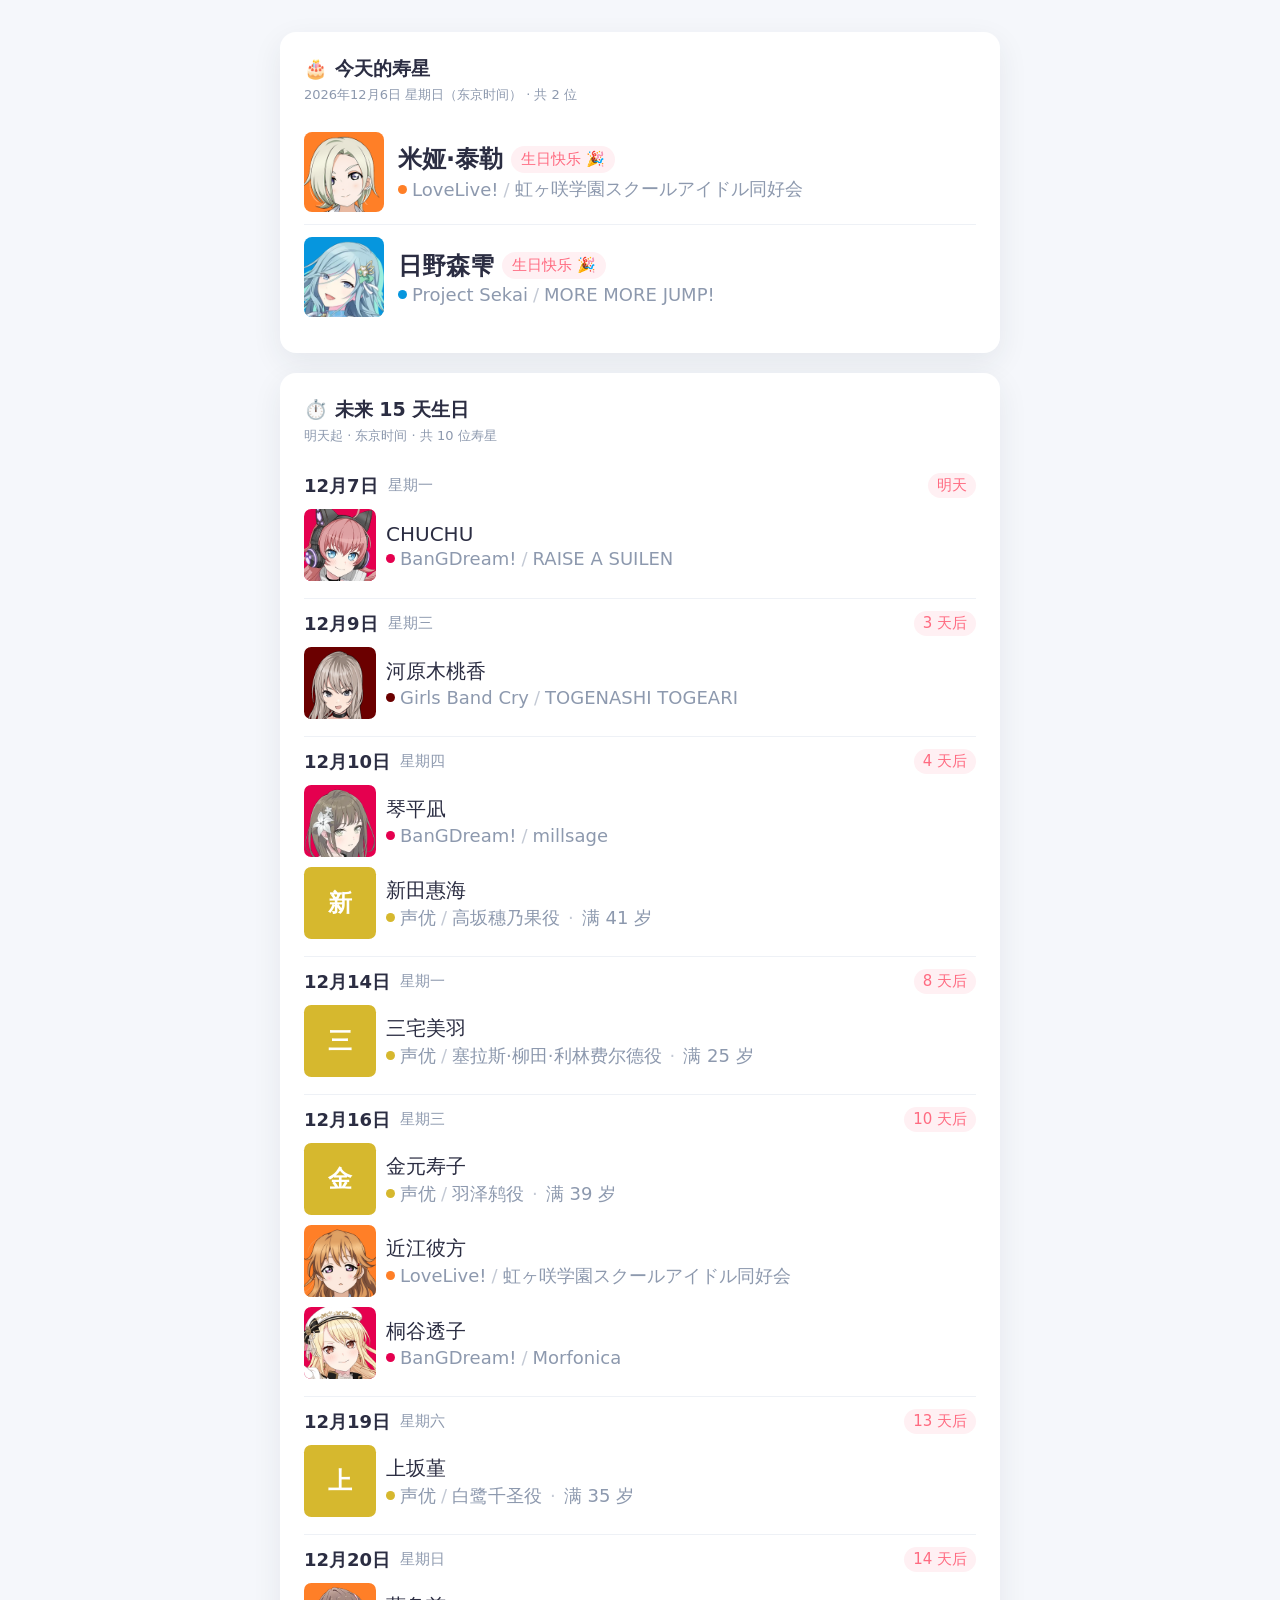
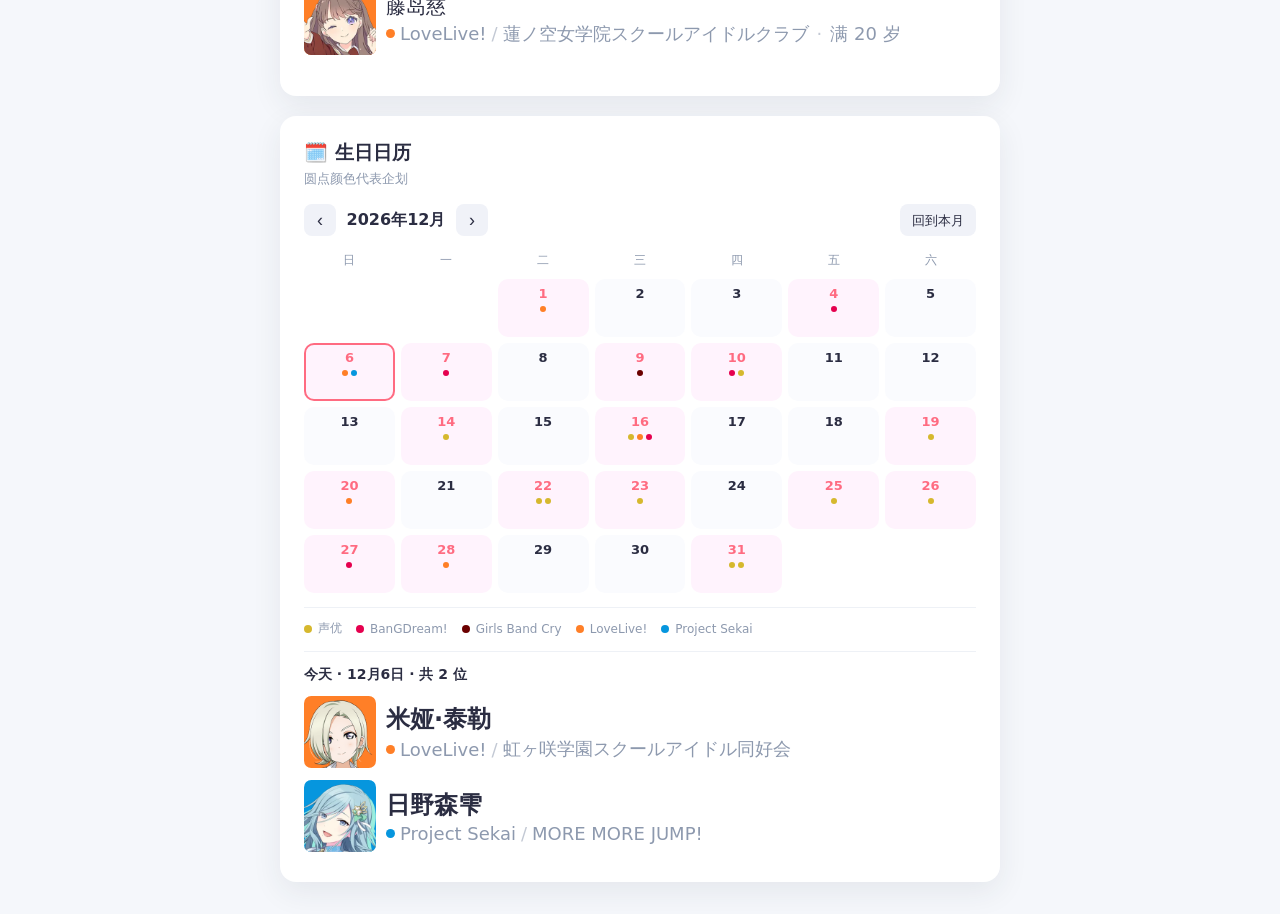
==== index.html @ bfd86798 "补齐所有角色头像，图片按照IP分入文件夹" ====
<!DOCTYPE html>
<html lang="zh-CN">
<head>
<meta charset="UTF-8" />
<meta name="viewport" content="width=device-width, initial-scale=1" />
<title>生日提醒（东京时间）</title>
<style>
  :root { --bg:#f5f7fb; --card:#fff; --pri:#ff6b81; --text:#2b2d42; --sub:#8d99ae; --line:#eef1f6; }
  * { box-sizing: border-box; }
  body {
    margin:0; min-height:100vh; background:var(--bg); padding:32px 16px;
    font-family: system-ui, -apple-system, "PingFang SC", "Microsoft YaHei", sans-serif;
    color: var(--text);
  }
  .wrap { width:100%; max-width:720px; margin:0 auto; display:flex; flex-direction:column; gap:20px; }
  .card { background:var(--card); border-radius:16px; box-shadow:0 10px 30px rgba(43,45,66,.08); padding:24px; }
  h1 { font-size:19px; margin:0 0 4px; }
  .subtitle { color:var(--sub); font-size:13px; margin:0 0 16px; }
  ul { list-style:none; margin:0; padding:0; }

  li.person { display:flex; align-items:center; gap:14px; padding:12px 0; border-bottom:1px solid var(--line); }
  li.person:last-child { border-bottom:none; }
  .avatar { width:80px; height:80px; font-size:28px; border-radius:10%; object-fit:cover; background:var(--pri);
            color:#fff; display:flex; align-items:center; justify-content:center;
            font-weight:600; flex:0 0 auto; }
  .avatar.sm { width:72px; height:72px; font-size:24px; }
  .info { flex:1; min-width:0; }
  .name { font-weight:600; font-size:24px; }
  .meta { color:var(--sub); font-size:18px; margin-top:2px;
          display:flex; flex-wrap:wrap; align-items:center; gap:4px 8px; }
  .name-row { display:flex; align-items:center; gap:8px; flex-wrap:wrap; }
  .badge { background:#fff0f3; color:var(--pri); font-size:15px; padding:4px 10px;
           border-radius:999px; white-space:nowrap; }
  .empty { color:var(--sub); padding:28px 0; text-align:center; }

  li.day { padding:12px 0; border-bottom:1px solid var(--line); }
  li.day:last-child { border-bottom:none; }
  .day-head { display:flex; align-items:center; gap:10px; margin-bottom:6px; }
  .day-date { font-weight:600; font-size:18px; }
  .day-week { color:var(--sub); font-size:15px; }
  .day-offset { margin-left:auto; background:#fff0f3; color:var(--pri);
                font-size:15px; padding:3px 9px; border-radius:999px; white-space:nowrap; }
  .person-line { display:flex; align-items:center; gap:10px; padding:5px 0; }
  .person-line .name { font-size:20px; font-weight:500; }

  .cal-head { display:flex; align-items:center; gap:8px; margin-bottom:14px; }
  .cal-title { font-weight:600; font-size:16px; min-width:104px; text-align:center; }
  .cal-btn { border:none; background:#f0f2f8; color:var(--text); border-radius:8px;
             width:32px; height:32px; font-size:18px; line-height:1; cursor:pointer; }
  .cal-btn:hover { background:#e4e8f2; }
  .cal-btn-text { width:auto; padding:0 12px; font-size:13px; height:32px; margin-left:auto; }
  .cal-grid { display:grid; grid-template-columns:repeat(7,1fr); gap:6px; }
  .cal-weekday { text-align:center; font-size:12px; color:var(--sub); padding:2px 0 4px; }
  .cal-cell { min-height:58px; border-radius:10px; background:#fafbfe;
              display:flex; flex-direction:column; align-items:center; justify-content:flex-start;
              gap:5px; padding:7px 4px; font-size:13px; }
  .cal-cell.empty { background:transparent; }
  .cal-cell.has-bday { background:#fff3fd; cursor:pointer; }
  .cal-cell.has-bday:hover { background:#ffe3ea; }
  .cal-cell.today { box-shadow: inset 0 0 0 2px var(--pri); }
  .cal-cell.selected { box-shadow: inset 0 0 0 2px var(--text); }
  .cal-day-num { font-weight:600; }
  .cal-cell.has-bday .cal-day-num { color:var(--pri); }
  .cal-dots { display:flex; gap:3px; flex-wrap:wrap; justify-content:center; align-items:center; }
  .dot { width:6px; height:6px; border-radius:50%; background:var(--pri); }
  .cal-more { font-size:11px; color:var(--pri); }

  .cal-legend { display:flex; flex-wrap:wrap; gap:8px 14px; margin-top:14px;
                padding-top:12px; border-top:1px solid var(--line); }
  .legend-item { display:flex; align-items:center; gap:6px; font-size:12px; color:var(--sub); }
  .legend-dot { width:8px; height:8px; border-radius:50%; flex:0 0 auto; }

  .cal-detail { margin-top:14px; padding-top:14px; border-top:1px solid var(--line); }
  .cal-detail .hint { color:var(--sub); font-size:13px; }
  .cal-detail-title { font-size:14px; font-weight:600; margin-bottom:6px; }
  .cal-person { display:flex; align-items:center; gap:10px; padding:6px 0; }

  /* 部门 / 子部门 标签 */
  .dept-tag { display:inline-flex; align-items:center; gap:5px; color:var(--sub); }
  .age-tag { color: var(--sub); }
  .dept-dot { width:9px; height:9px; border-radius:50%; flex:0 0 auto; }
  .dept-sep { color:#c3c9d4; }

  @media (max-width:520px) {
    .card { padding:18px; }
    .cal-cell { min-height:50px; padding:6px 2px; font-size:12px; }
    .cal-title { min-width:88px; font-size:15px; }
  }
</style>
</head>
<body>
<div class="wrap">

  <div class="card">
    <h1>🎂 今天的寿星</h1>
    <p class="subtitle" id="todayLabel"></p>
    <ul id="list"></ul>
  </div>

  <div class="card">
    <h1>⏱️ 未来 15 天生日</h1>
    <p class="subtitle" id="upcomingLabel">明天起 · 东京时间</p>
    <ul id="upcomingList"></ul>
  </div>

  <div class="card">
    <h1>🗓️ 生日日历</h1>
    <p class="subtitle">圆点颜色代表企划</p>
    <div class="cal-head">
      <button id="calPrev" class="cal-btn" aria-label="上个月">‹</button>
      <span class="cal-title" id="calTitle"></span>
      <button id="calNext" class="cal-btn" aria-label="下个月">›</button>
      <button id="calToday" class="cal-btn cal-btn-text">回到本月</button>
    </div>
    <div class="cal-grid" id="calGrid"></div>
    <div class="cal-legend" id="calLegend"></div>
    <div class="cal-detail" id="calDetail"></div>
  </div>

</div>

<script src="./birthdays.js"></script>
<script>
  const BIRTHDAYS = window.BIRTHDAYS || [];

// ============ 2. 部门颜色 ============
// 是否让“子部门”独立上色；false = 同主部门同色，子部门只做文字展示
const COLOR_BY_SUBDEPT = false;

// 常用固定颜色（COLOR_BY_SUBDEPT=true 时可用 "A/BA" 这样的键）
const DEPT_COLORS = {
  "BanGDream!": "#e5004f",
  "LoveLive!": "#FF7F27",
  "少女歌剧": "#6FC960",
  "轻音少女": "#069E1B",
  "Girls Band Cry": "#6B0000",
  "Project Sekai": "#0696DE",
  "VOCALOID": "#0806D1",

  "声优": "#D6B82E",
};
const DEFAULT_DEPT_COLOR = "#b2bec3";

// 取一个人用于上色的键
function colorKeyOf(p) {
  if (!p || !p.dept) return "";
  if (COLOR_BY_SUBDEPT && p.subDept) return `${p.dept}/${p.subDept}`;
  return p.dept;
}

// 按色键取颜色：映射表优先，否则按字符串哈希生成稳定 HSL
function deptColor(key) {
  if (!key) return DEFAULT_DEPT_COLOR;
  if (DEPT_COLORS[key]) return DEPT_COLORS[key];
  let h = 0;
  for (let i = 0; i < key.length; i++) {
    h = (h * 31 + key.charCodeAt(i)) % 360;
  }
  return `hsl(${h}, 70%, 58%)`;
}

// 色键转人类可读文本
function labelOfKey(key) {
  if (!key) return "";
  return key.replace("/", " / ");
}

// 一个人的部门展示文本：主部门 / 子部门
function deptLabel(p) {
  if (!p.dept) return "";
  if (p.subDept) return `${p.dept} / ${p.subDept}`;
  return p.dept;
}

// ============ 3. 东京时间时间工具 ============
const KST_OFFSET_MS = 9 * 60 * 60 * 1000;
const DAY_MS = 24 * 60 * 60 * 1000;
const UPCOMING_DAYS = 15;
const START_OFFSET = 1;

const pad = n => String(n).padStart(2, "0");
const WEEK_CN = "日一二三四五六";

function nowInKST() {
  return new Date(Date.now() + KST_OFFSET_MS);
}

// ============ 4. 解析生日 ============
function parseBirthday(raw) {
  const m = String(raw).match(/(?:(\d{4})[-/.])?(\d{1,2})[-/.](\d{1,2})/);
  if (!m) return null;
  return { md: `${pad(m[2])}-${pad(m[3])}`, year: m[1] ? Number(m[1]) : null };
}
const isLeapYear = y => (y % 4 === 0 && y % 100 !== 0) || y % 400 === 0;

// ============ 5. 核心：某一天过生日的人 ============
function findBirthdaysOn(list, d) {
  const md = `${pad(d.getUTCMonth() + 1)}-${pad(d.getUTCDate())}`;
  const year = d.getUTCFullYear();
  const catchLeap = md === "02-28" && !isLeapYear(year);

  return list
    .map(p => ({ ...p, _parsed: parseBirthday(p.birthday) }))
    .filter(p => {
      if (!p._parsed) return false;
      if (p._parsed.md === md) return true;
      if (catchLeap && p._parsed.md === "02-29") return true;
      return false;
    })
    .map(p => ({ ...p, age: p._parsed.year ? year - p._parsed.year : null }));
}

const byName = (a, b) => a.name.localeCompare(b.name, "zh-Hans-CN");

function findTodaysBirthdays(list) {
  return findBirthdaysOn(list, nowInKST()).sort(byName);
}

function findUpcomingBirthdays(list, days = UPCOMING_DAYS, startOffset = START_OFFSET) {
  const base = nowInKST();
  const groups = [];
  for (let i = startOffset; i < startOffset + days; i++) {
    const d = new Date(base.getTime() + i * DAY_MS);
    const people = findBirthdaysOn(list, d).sort(byName);
    if (people.length) groups.push({ date: d, offset: i, people });
  }
  return groups;
}

// ============ 6. 渲染工具 ============
const escapeHtml = s => String(s).replace(/[&<>"']/g, c =>
  ({ "&": "&amp;", "<": "&lt;", ">": "&gt;", '"': "&quot;", "'": "&#39;" }[c]));

function avatarHtml(p, small) {
  const cls = small ? "avatar sm" : "avatar";
  return p.avatar
    ? `<img class="${cls}" src="${escapeHtml(p.avatar)}" alt="">`
    : `<div class="${cls}" style="background:${deptColor(colorKeyOf(p))}">${escapeHtml(p.name.slice(0, 1))}</div>`;
}

// 部门标签：主部门 / 子部门（带颜色点）
function deptTag(p) {
  const label = deptLabel(p);
  if (!label) return "";
  return `<span class="dept-tag">
    <span class="dept-dot" style="background:${deptColor(colorKeyOf(p))}"></span>
    ${escapeHtml(p.dept)}${p.subDept ? `<span class="dept-sep">/</span>${escapeHtml(p.subDept)}` : ""}
  </span>`;
}

function personMeta(p, agePrefix) {
  return p.age != null
    ? `<span class="age-tag">${agePrefix}${p.age} 岁</span>`
    : "";
}

// 头像
// 头像约定：./avatars/{id}.webp / .jpg / .png，找不到就用姓名

// IP → 目录名。中文目录也能用，但英文/拼音更稳
const DEPT_DIR = {
  "BanGDream!": "bang",
  "LoveLive!": "LL",
  "少女歌剧": "revue",
  "轻音少女": "K-ON",
  "Girls Band Cry": "GBC",
  "Project Sekai": "PJSK",
};
const AVATAR_CFG = {
  root: "./avatars",
  exts: ["webp", "jpg", "png"],
  nameKeys: ["name", "subDept", "dept"], // 按顺序尝试，数据库里有什么就用什么
  fallbackToRoot: true,
};
function deptDirOf(p) {
  if (!p.dept) return "";
  return DEPT_DIR[p.dept] || p.dept; // 映射表没有就直接用部门名
}

function avatarCandidates(p) {
  if (p.avatar) return [p.avatar];

  const dir = deptDirOf(p);
  const names = AVATAR_CFG.nameKeys.map(k => p[k]).filter(Boolean);
  if (!names.length) return [];

  const dirs = dir ? [dir] : [];
  if (AVATAR_CFG.fallbackToRoot) dirs.push("");

  const urls = [];
  for (const d of dirs) {
    for (const n of names) {
      for (const ext of AVATAR_CFG.exts) {
        const seg = d ? `${encodeURIComponent(d)}/` : "";
        urls.push(`${AVATAR_CFG.root}/${seg}${encodeURIComponent(n)}.${ext}`);
      }
    }
  }
  return urls;
}

// 存每个占位 div 对应的候选列表
const avatarJobs = new Map();
let avatarJobSeq = 0;
// 已确认失败的 URL，跨刷新去重，避免反复发 404
const failedAvatarUrls = new Set();

function avatarHtml(p, small) {
  const cls = small ? "avatar sm" : "avatar";
  const bg = deptColor(colorKeyOf(p));
  const initial = (p.name || "?").trim().slice(0, 1) || "?";
  const cands = avatarCandidates(p);

  // 没候选：直接首字占位（正常走不到，name 兜底一定非空）
  if (!cands.length) {
    return `<div class="${cls}" style="background:${bg}">${escapeHtml(initial)}</div>`;
  }

  const key = `av${++avatarJobSeq}`;
  avatarJobs.set(key, cands);

  // 先输出占位 div；异步探测成功后才换成 img
  return `<div class="${cls} avatar-placeholder"
    data-av-key="${key}"
    data-bg="${escapeHtml(bg)}"
    data-initial="${escapeHtml(initial)}"
    data-name="${escapeHtml(p.name || "")}"
    style="background:${bg}">${escapeHtml(initial)}</div>`;
}

function hydrateAvatars(root = document) {
  root.querySelectorAll(".avatar-placeholder[data-av-key]").forEach(el => {
    if (el.dataset.hydrating || el.dataset.avFailed) return;
    el.dataset.hydrating = "1";

    const cands = avatarJobs.get(el.dataset.avKey) || [];
    let i = 0;

    (function tryNext() {
      // 跳过已确认失败的 URL
      while (i < cands.length && failedAvatarUrls.has(cands[i])) i++;

      if (i >= cands.length) {
        // 全部失败：占位 div 保持原样（首字 + 部门色），标记失败防重试
        el.dataset.avFailed = "1";
        delete el.dataset.hydrating;
        return;
      }

      const url = cands[i];
      const probe = new Image();

      probe.onload = () => {
        const real = document.createElement("img");
        real.className = el.className
          .replace(/\bavatar-placeholder\b/g, "")
          .replace(/\s+/g, " ")
          .trim();
        real.src = url;
        real.alt = el.dataset.name || "";
        real.style.background = el.dataset.bg || "";
        real.decoding = "async";
        real.referrerPolicy = "no-referrer";
        el.replaceWith(real);
      };

      probe.onerror = () => {
        failedAvatarUrls.add(url);
        i++;
        tryNext();
      };

      probe.src = url;
    })();
  });
}

// 拼接 meta：部门标签 + 年龄
function metaLine(p, agePrefix) {
  return [deptTag(p), personMeta(p, agePrefix)].filter(Boolean).join(`<span class="dept-sep"> · </span>`);
}

// ============ 7. 今日寿星 ============
function renderToday(people, today = nowInKST()) {
  const week = WEEK_CN[today.getUTCDay()];
  document.getElementById("todayLabel").textContent =
    `${today.getUTCFullYear()}年${today.getUTCMonth() + 1}月${today.getUTCDate()}日 ` +
    `星期${week}（东京时间） · 共 ${people.length} 位`;

  const ul = document.getElementById("list");
  if (!people.length) {
    ul.innerHTML = `<li class="empty">今天没有寿星 🍰</li>`;
    return;
  }
  ul.innerHTML = people.map(p => {
    const meta = metaLine(p, "");
    return `<li class="person">
      ${avatarHtml(p, false)}
      <div class="info">
        <div class="name-row">
          <span class="name">${escapeHtml(p.name)}</span>
          <span class="badge">生日快乐 🎉</span>
        </div>
        ${meta ? `<div class="meta">${meta}</div>` : ""}
      </div>
    </li>`;
  }).join("");
}

// ============ 8. 未来 15 天 ============
function offsetText(i) {
  if (i === 0) return "今天";
  if (i === 1) return "明天";
  if (i === 2) return "后天";
  return `${i} 天后`;
}

function renderUpcoming(groups) {
  const total = groups.reduce((n, g) => n + g.people.length, 0);
  document.getElementById("upcomingLabel").textContent =
    `明天起 · 东京时间 · 共 ${total} 位寿星`;

  const ul = document.getElementById("upcomingList");
  if (!groups.length) {
    ul.innerHTML = `<li class="empty">未来 ${UPCOMING_DAYS} 天没有寿星 🍃</li>`;
    return;
  }
  ul.innerHTML = groups.map(g => {
    const d = g.date;
    const week = WEEK_CN[d.getUTCDay()];
    const people = g.people.map(p => {
      const meta = metaLine(p, "满 ");
      return `<div class="person-line">
        ${avatarHtml(p, true)}
        <div class="info">
          <div class="name">${escapeHtml(p.name)}</div>
          ${meta ? `<div class="meta">${meta}</div>` : ""}
        </div>
      </div>`;
    }).join("");

    return `<li class="day">
      <div class="day-head">
        <span class="day-date">${d.getUTCMonth() + 1}月${d.getUTCDate()}日</span>
        <span class="day-week">星期${week}</span>
        <span class="day-offset">${offsetText(g.offset)}</span>
      </div>
      ${people}
    </li>`;
  }).join("");
}

// ============ 9. 生日日历 ============
let calYear, calMonth, selectedDay = null, userNavigated = false;

function syncCalToNow() {
  const t = nowInKST();
  calYear = t.getUTCFullYear();
  calMonth = t.getUTCMonth() + 1;
  selectedDay = null;
}

function monthBirthdayMap() {
  const map = new Map();
  const daysInMonth = new Date(Date.UTC(calYear, calMonth, 0)).getUTCDate();
  for (let day = 1; day <= daysInMonth; day++) {
    const d = new Date(Date.UTC(calYear, calMonth - 1, day));
    const people = findBirthdaysOn(BIRTHDAYS, d).sort(byName);
    if (people.length) map.set(day, people);
  }
  return map;
}

function renderCalendar() {
  document.getElementById("calTitle").textContent = `${calYear}年${calMonth}月`;

  const firstDow = new Date(Date.UTC(calYear, calMonth - 1, 1)).getUTCDay();
  const daysInMonth = new Date(Date.UTC(calYear, calMonth, 0)).getUTCDate();
  const bdayMap = monthBirthdayMap();

  const t = nowInKST();
  const isCurrentMonth = calYear === t.getUTCFullYear() && calMonth === t.getUTCMonth() + 1;
  const todayDay = t.getUTCDate();

  const cells = [];
  WEEK_CN.split("").forEach(w => cells.push(`<div class="cal-weekday">${w}</div>`));
  for (let i = 0; i < firstDow; i++) cells.push(`<div class="cal-cell empty"></div>`);

  for (let day = 1; day <= daysInMonth; day++) {
    const people = bdayMap.get(day) || [];
    const cls = ["cal-cell"];
    if (people.length) cls.push("has-bday");
    if (isCurrentMonth && day === todayDay) cls.push("today");
    if (selectedDay === day) cls.push("selected");

    const dots = people.length
      ? `<div class="cal-dots">` +
        people.slice(0, 5).map(p => {
          const label = [p.name, deptLabel(p)].filter(Boolean).join(" · ");
          return `<span class="dot" style="background:${deptColor(colorKeyOf(p))}" title="${escapeHtml(label)}"></span>`;
        }).join("") +
        (people.length > 5 ? `<span class="cal-more">+${people.length - 5}</span>` : "") +
        `</div>`
      : "";
    const dataDay = people.length ? ` data-day="${day}"` : "";

    cells.push(`<div class="${cls.join(" ")}"${dataDay}>
      <span class="cal-day-num">${day}</span>${dots}
    </div>`);
  }

  const tail = (7 - (firstDow + daysInMonth) % 7) % 7;
  for (let i = 0; i < tail; i++) cells.push(`<div class="cal-cell empty"></div>`);

  document.getElementById("calGrid").innerHTML = cells.join("");
  renderCalLegend(bdayMap);
}

// 图例：收集本月出现过的“色键”，同色只显示一次
function renderCalLegend(bdayMap) {
  const el = document.getElementById("calLegend");
  const keys = new Set();
  bdayMap.forEach(people => people.forEach(p => {
    const k = colorKeyOf(p);
    if (k) keys.add(k);
  }));

  if (!keys.size) { el.innerHTML = ""; return; }

  el.innerHTML = [...keys]
    .sort((a, b) => a.localeCompare(b, "zh-Hans-CN"))
    .map(k => `<span class="legend-item">
      <span class="legend-dot" style="background:${deptColor(k)}"></span>${escapeHtml(labelOfKey(k))}
    </span>`)
    .join("");
}

function renderCalDetail() {
  const el = document.getElementById("calDetail");
  const t = nowInKST();
  const isCurrentMonth = calYear === t.getUTCFullYear() && calMonth === t.getUTCMonth() + 1;

  let day = selectedDay;
  let prefix = "";

  if (day == null) {
    if (!isCurrentMonth) {
      el.innerHTML = `<span class="hint">点击带粉色标记的日期，查看当天寿星</span>`;
      return;
    }
    day = t.getUTCDate();
    prefix = "今天 · ";
  }

  const d = new Date(Date.UTC(calYear, calMonth - 1, day));
  const people = findBirthdaysOn(BIRTHDAYS, d).sort(byName);

  if (!people.length) {
    el.innerHTML = `<span class="hint">${calMonth}月${day}日没有寿星</span>`;
    return;
  }

  el.innerHTML =
    `<div class="cal-detail-title">${prefix}${calMonth}月${day}日 · 共 ${people.length} 位</div>` +
    people.map(p => {
      const meta = metaLine(p, "满 ");
      return `<div class="cal-person">
        ${avatarHtml(p, true)}
        <div class="info">
          <div class="name">${escapeHtml(p.name)}</div>
          ${meta ? `<div class="meta">${meta}</div>` : ""}
        </div>
      </div>`;
    }).join("");
  hydrateAvatars(document.getElementById("calDetail"));
}

function shiftMonth(delta) {
  userNavigated = true;
  let m = calMonth + delta, y = calYear;
  if (m < 1) { m = 12; y--; }
  if (m > 12) { m = 1; y++; }
  calYear = y;
  calMonth = m;
  selectedDay = null;
  renderCalendar();
  renderCalDetail();
}

// ============ 10. 统一刷新 ============
function refreshAll() {
  avatarJobs.clear();          // 整段重渲染前清掉旧 key
  if (!userNavigated) syncCalToNow();
  renderToday(findTodaysBirthdays(BIRTHDAYS));
  renderUpcoming(findUpcomingBirthdays(BIRTHDAYS));
  renderCalendar();
  renderCalDetail();           // 内部已调用 hydrateAvatars
  hydrateAvatars();            // 兜底给 #list / #upcomingList 挂载
}

// ============ 11. 事件绑定与启动 ============
document.getElementById("calPrev").addEventListener("click", () => shiftMonth(-1));
document.getElementById("calNext").addEventListener("click", () => shiftMonth(1));
document.getElementById("calToday").addEventListener("click", () => {
  userNavigated = false;
  syncCalToNow();
  renderCalendar();
  renderCalDetail();
});
document.getElementById("calGrid").addEventListener("click", e => {
  const cell = e.target.closest(".has-bday");
  if (!cell || !cell.dataset.day) return;
  selectedDay = Number(cell.dataset.day);
  renderCalendar();
  renderCalDetail();
});

refreshAll();

(function scheduleMidnightRefreshKST() {
  const now = Date.now();
  const kstNow = now + KST_OFFSET_MS;
  const kstMidnight = Math.floor(kstNow / DAY_MS) * DAY_MS;
  const nextKstMidnightReal = kstMidnight + DAY_MS - KST_OFFSET_MS + 5000;
  const delay = Math.max(nextKstMidnightReal - now, 1000);

  setTimeout(() => {
    refreshAll();
    scheduleMidnightRefreshKST();
  }, delay);
})();
</script>
</body>
</html>
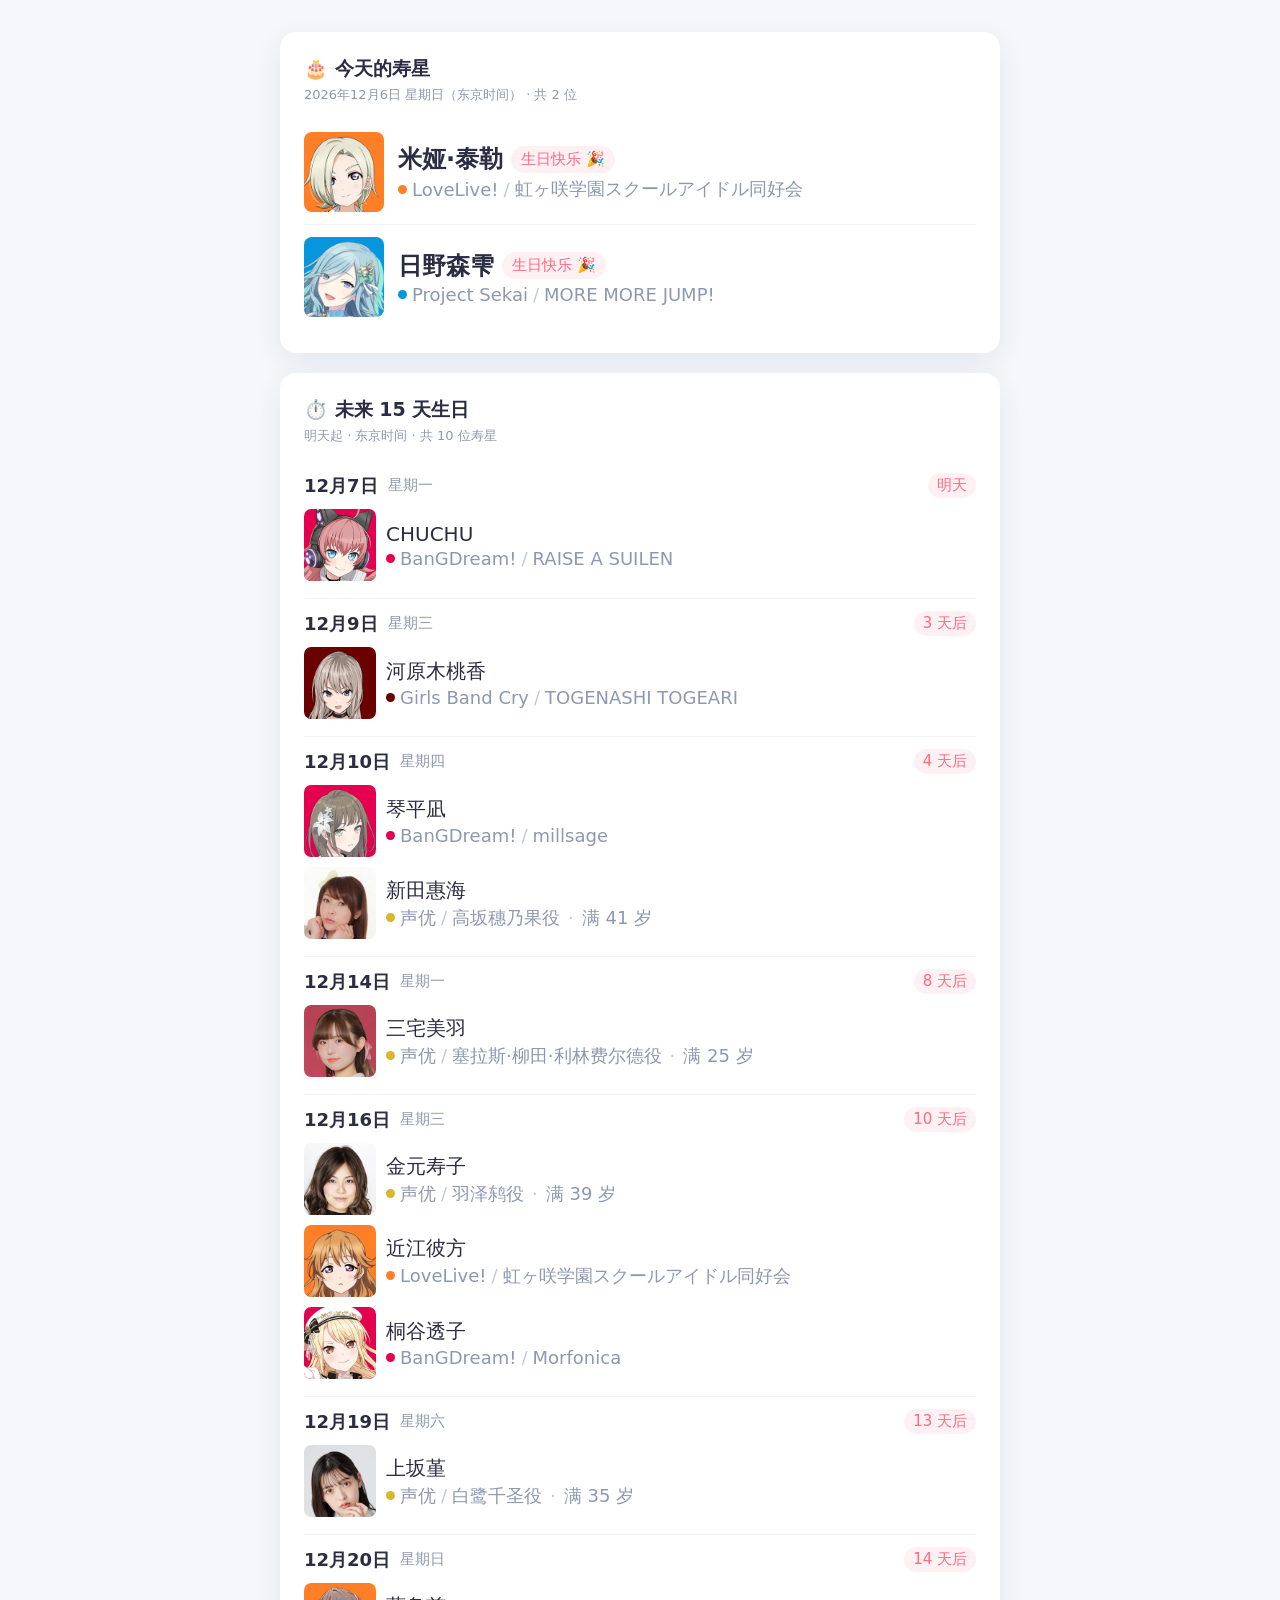
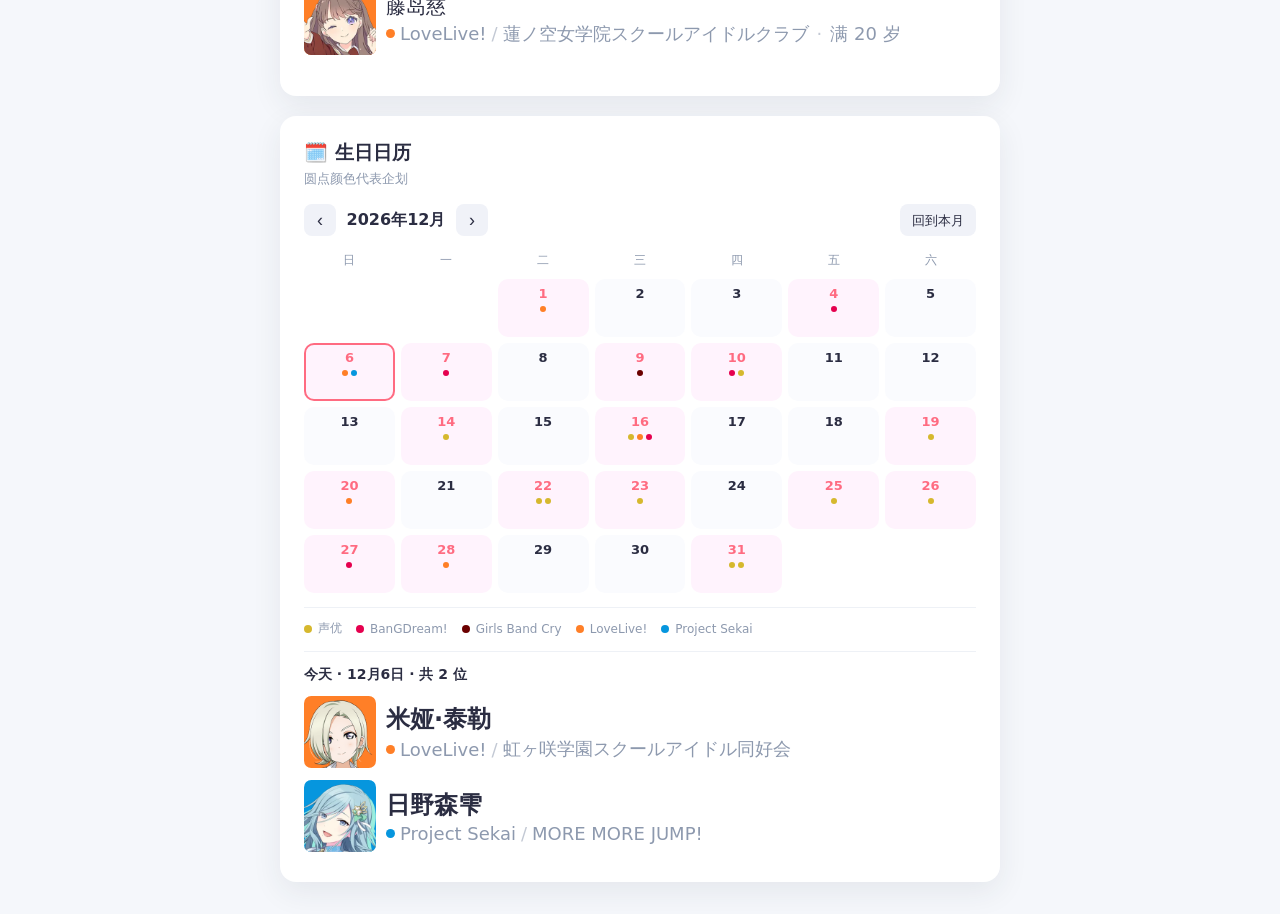
==== commit 1cfa4e0f: "增加一些声优头像" ====
--- a/index.html
+++ b/index.html
@@ -265,6 +265,8 @@
   "轻音少女": "K-ON",
   "Girls Band Cry": "GBC",
   "Project Sekai": "PJSK",
+
+  "声优": "CV",
 };
 const AVATAR_CFG = {
   root: "./avatars",
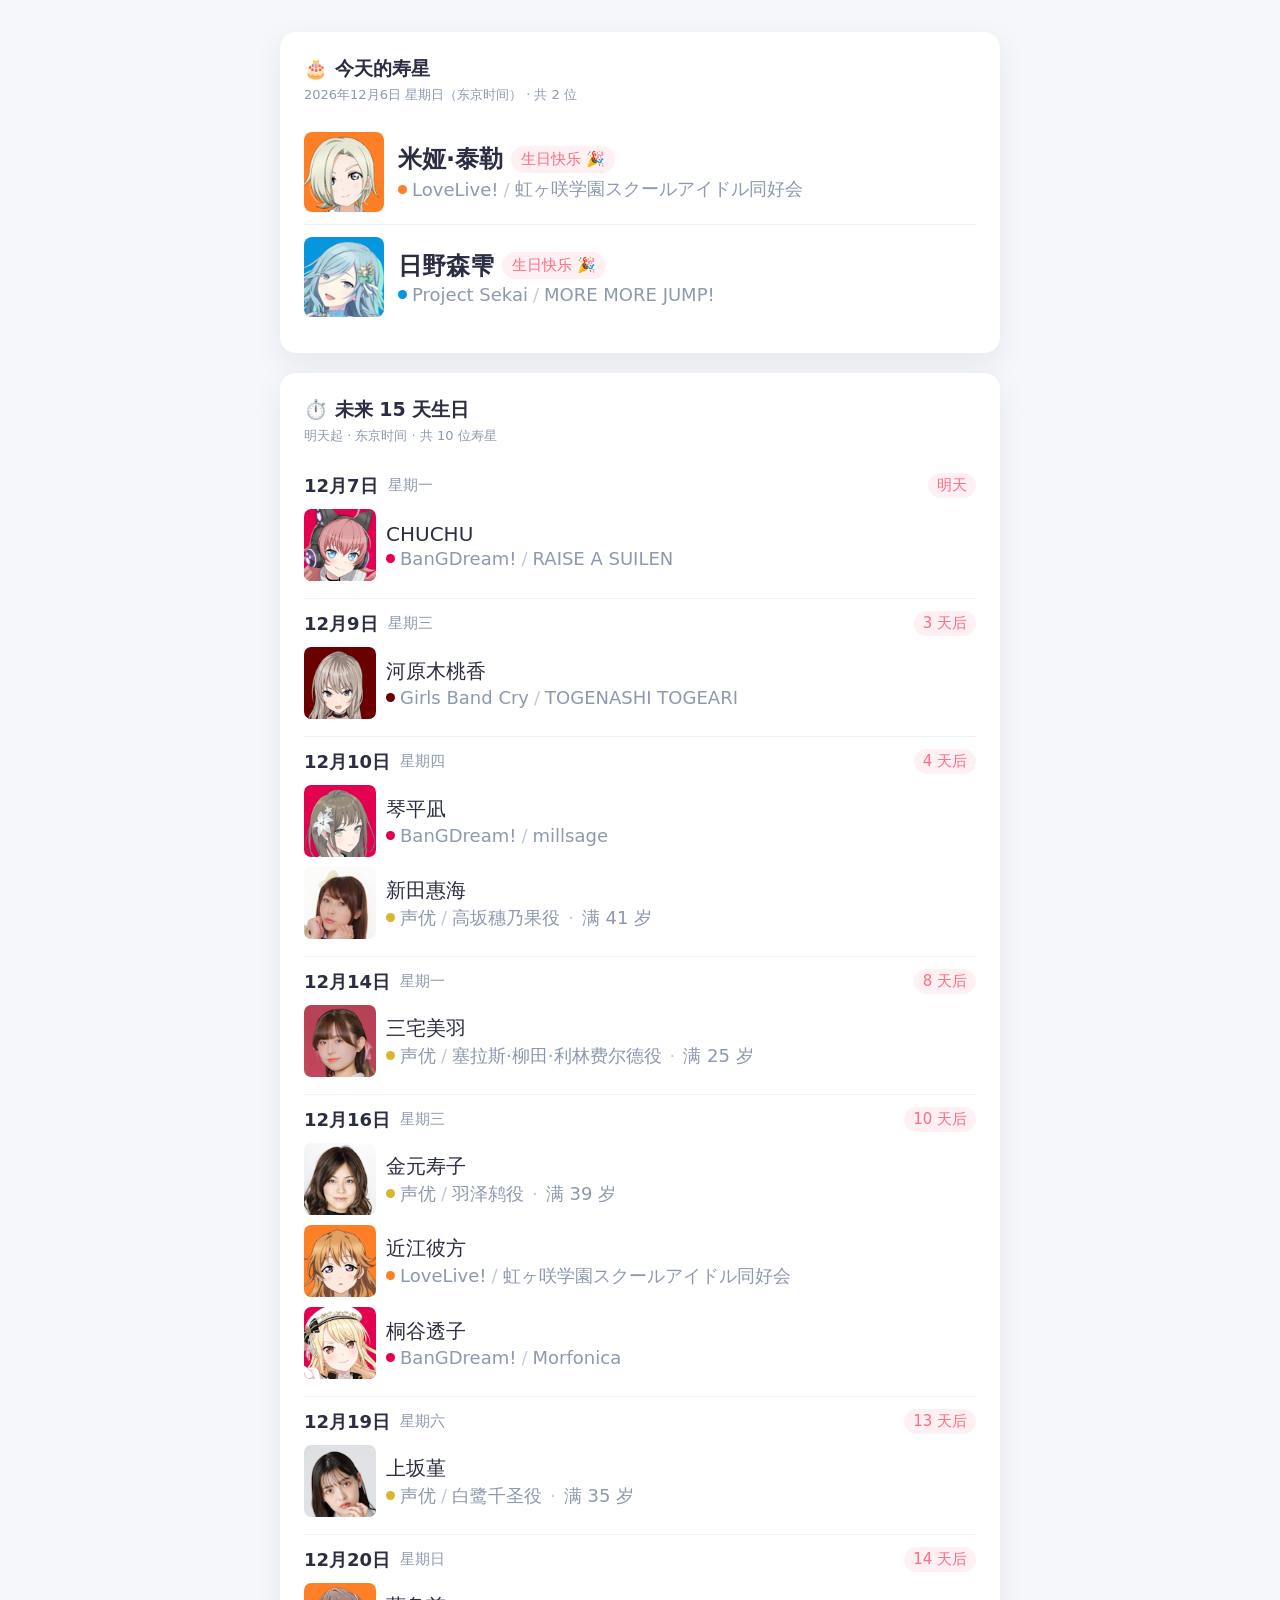
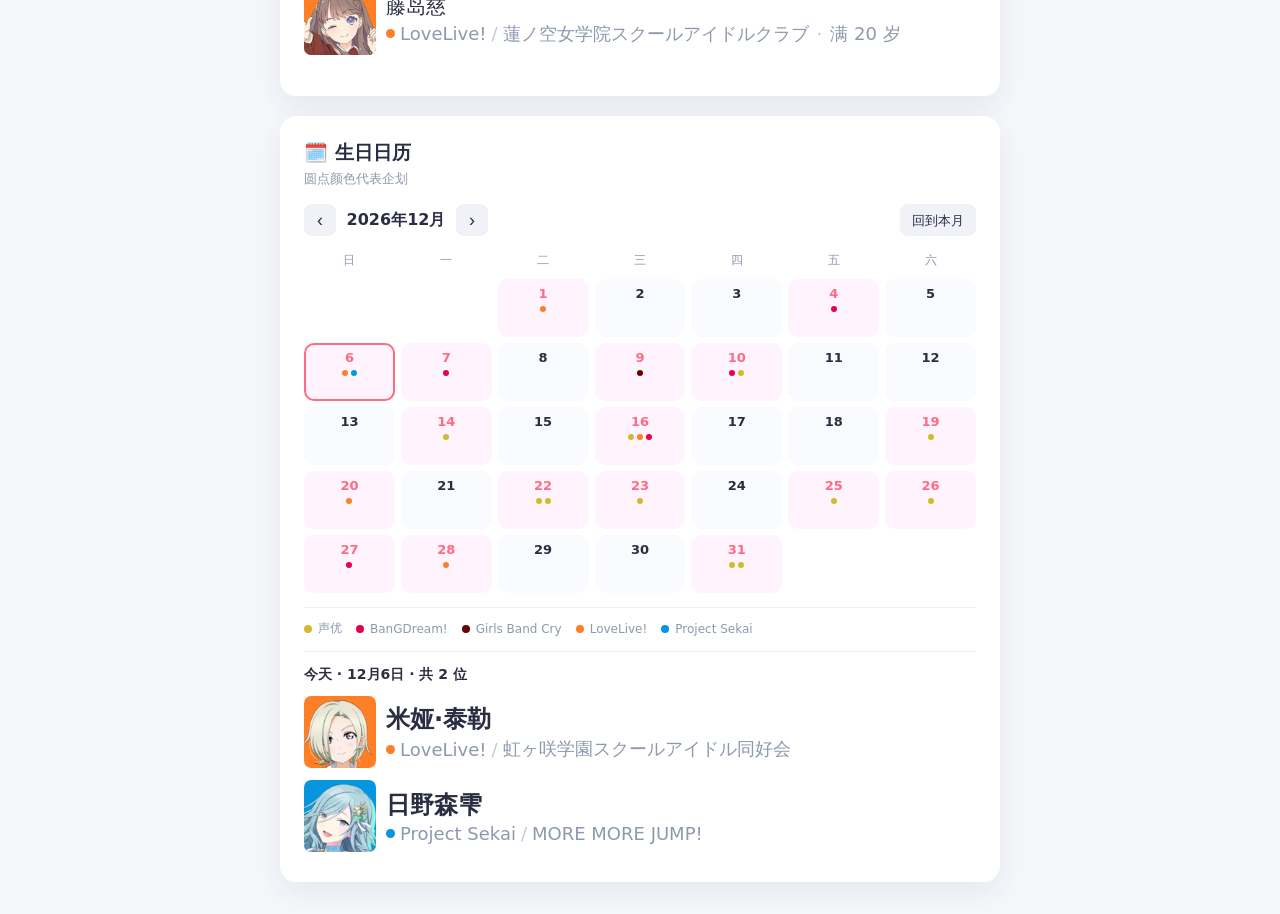
==== commit 26488d66: "补齐头像，所有头像都压缩到100*100" ====
--- a/index.html
+++ b/index.html
@@ -485,6 +485,7 @@
   const todayDay = t.getUTCDate();
 
   const cells = [];
+  const MAX_DOTS = 9;
   WEEK_CN.split("").forEach(w => cells.push(`<div class="cal-weekday">${w}</div>`));
   for (let i = 0; i < firstDow; i++) cells.push(`<div class="cal-cell empty"></div>`);
 
@@ -497,11 +498,11 @@
 
     const dots = people.length
       ? `<div class="cal-dots">` +
-        people.slice(0, 5).map(p => {
+        people.slice(0, MAX_DOTS).map(p => {
           const label = [p.name, deptLabel(p)].filter(Boolean).join(" · ");
           return `<span class="dot" style="background:${deptColor(colorKeyOf(p))}" title="${escapeHtml(label)}"></span>`;
         }).join("") +
-        (people.length > 5 ? `<span class="cal-more">+${people.length - 5}</span>` : "") +
+        (people.length > MAX_DOTS ? `<span class="cal-more">+${people.length - MAX_DOTS}</span>` : "") +
         `</div>`
       : "";
     const dataDay = people.length ? ` data-day="${day}"` : "";
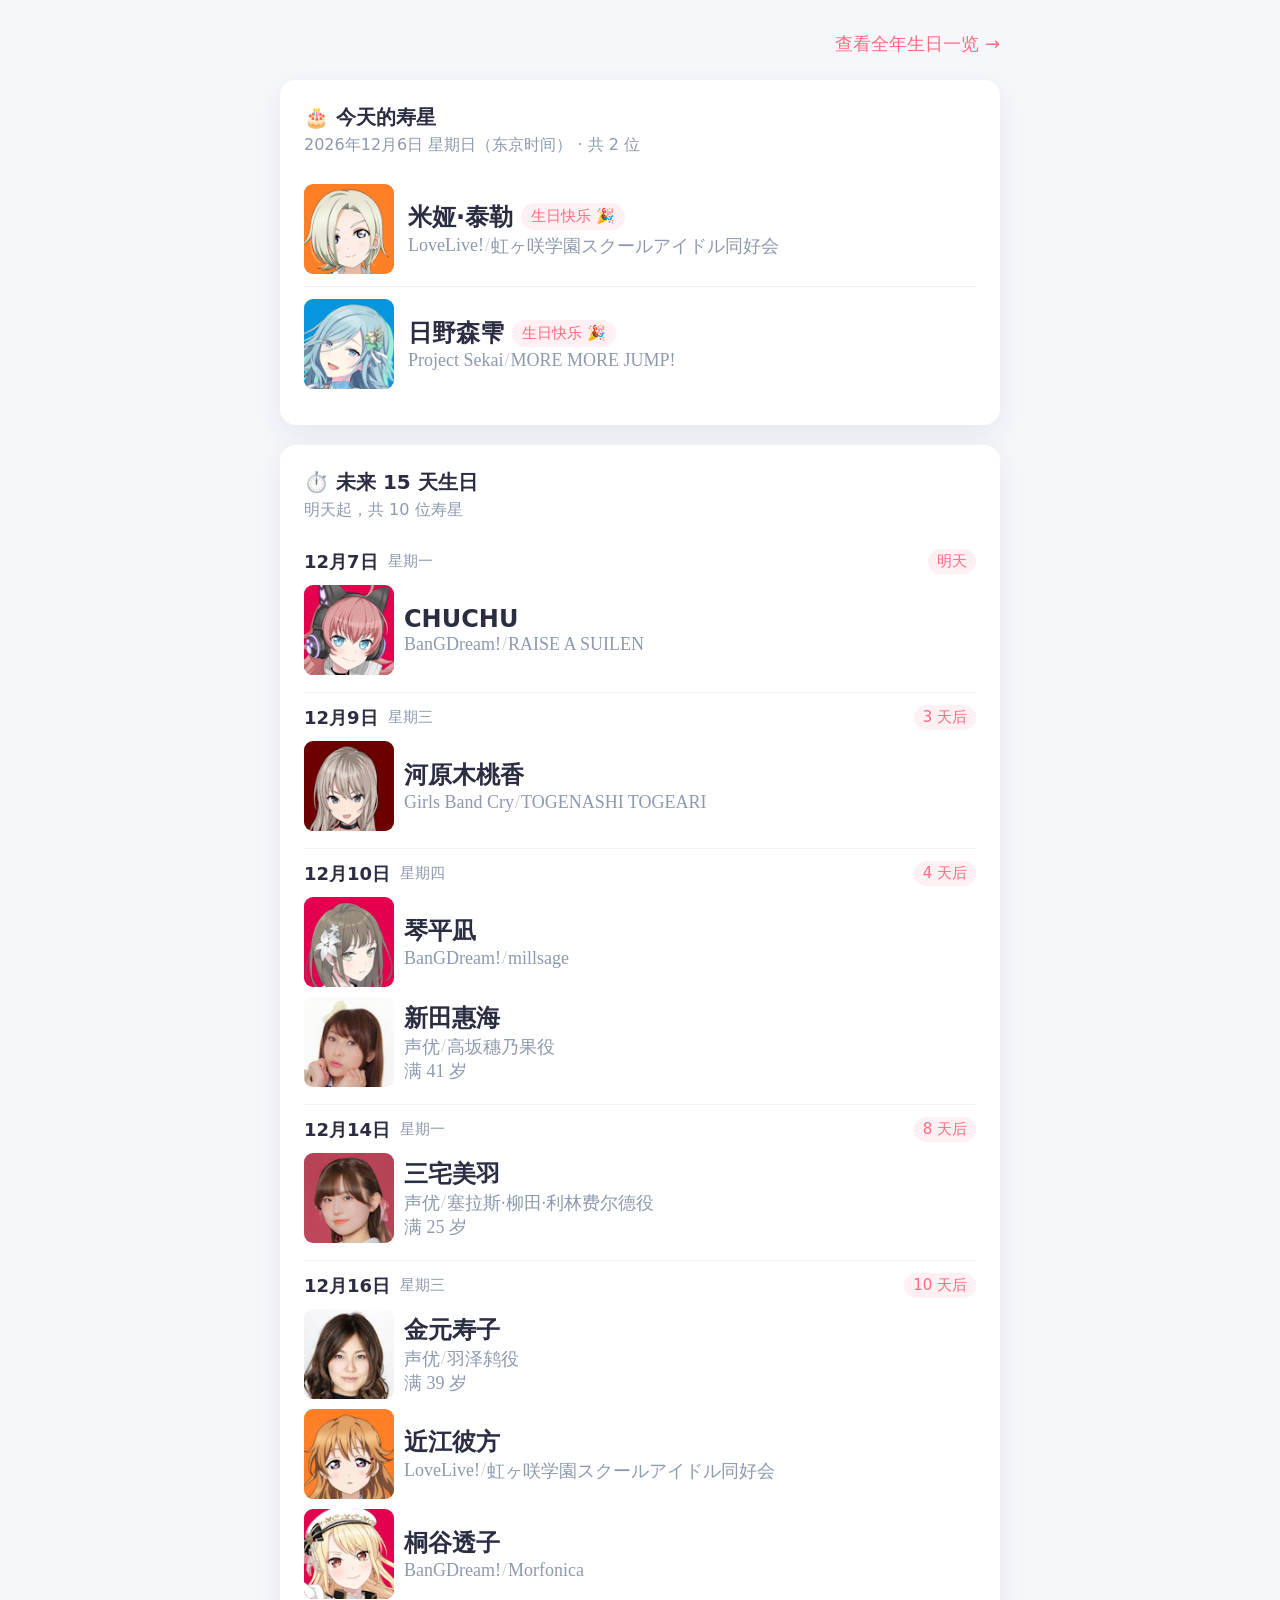
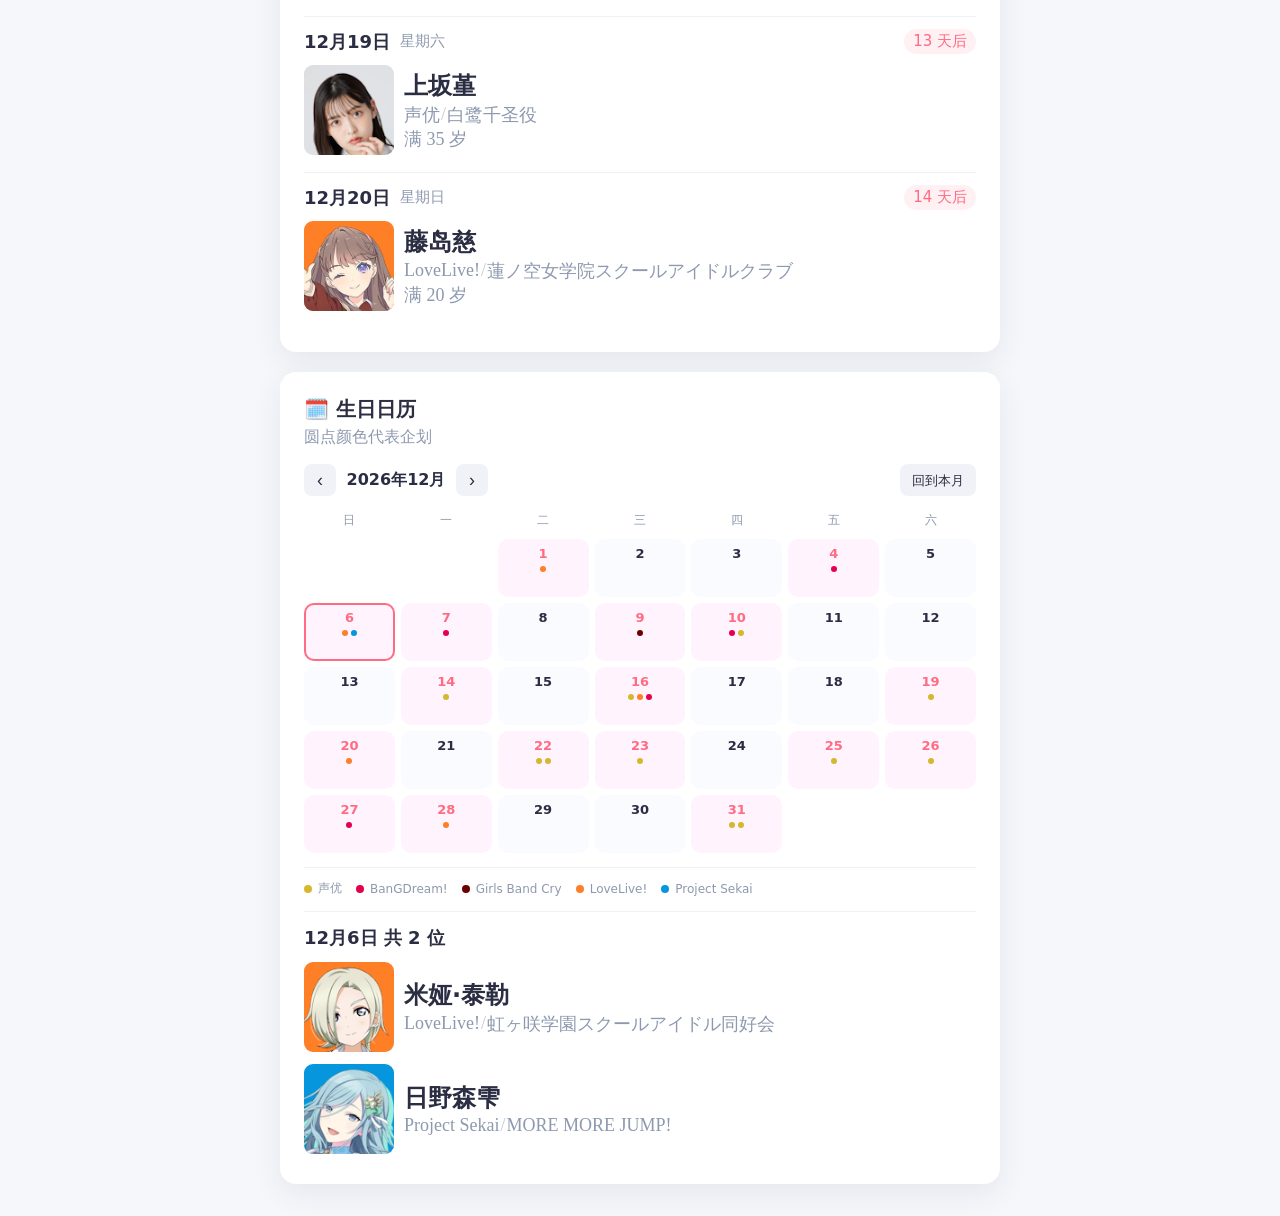
==== commit 5f049ebb: "新增总览页，调整UI" ====
--- a/index.html
+++ b/index.html
@@ -3,31 +3,35 @@
 <head>
 <meta charset="UTF-8" />
 <meta name="viewport" content="width=device-width, initial-scale=1" />
-<title>生日提醒（东京时间）</title>
+<link rel="icon" type="image/png" sizes="32x32" href="icon/favicon-32x32.png">
+<link rel="icon" type="image/png" sizes="16x16" href="icon/favicon-16x16.png">
+<link rel="apple-touch-icon" sizes="180x180" href="icon/apple-touch-icon.png">
+<link rel="manifest" href="icon/site.webmanifest">
+<title>音企角色、声优生日表</title>
 <style>
   :root { --bg:#f5f7fb; --card:#fff; --pri:#ff6b81; --text:#2b2d42; --sub:#8d99ae; --line:#eef1f6; }
   * { box-sizing: border-box; }
   body {
     margin:0; min-height:100vh; background:var(--bg); padding:32px 16px;
-    font-family: system-ui, -apple-system, "PingFang SC", "Microsoft YaHei", sans-serif;
+    font-family: system-ui, -apple-system, "PingFang SC", "Source Han Sans", "Microsoft YaHei", sans-serif;
     color: var(--text);
   }
   .wrap { width:100%; max-width:720px; margin:0 auto; display:flex; flex-direction:column; gap:20px; }
   .card { background:var(--card); border-radius:16px; box-shadow:0 10px 30px rgba(43,45,66,.08); padding:24px; }
-  h1 { font-size:19px; margin:0 0 4px; }
-  .subtitle { color:var(--sub); font-size:13px; margin:0 0 16px; }
+  h1 { font-size:20px; margin:0 0 4px; }
+  .subtitle { color:var(--sub); font-size:16px; margin:0 0 16px; }
   ul { list-style:none; margin:0; padding:0; }
 
   li.person { display:flex; align-items:center; gap:14px; padding:12px 0; border-bottom:1px solid var(--line); }
   li.person:last-child { border-bottom:none; }
-  .avatar { width:80px; height:80px; font-size:28px; border-radius:10%; object-fit:cover; background:var(--pri);
+  .avatar { width:90px; height:90px; font-size:28px; border-radius:10%; object-fit:cover; background:var(--pri);
             color:#fff; display:flex; align-items:center; justify-content:center;
             font-weight:600; flex:0 0 auto; }
-  .avatar.sm { width:72px; height:72px; font-size:24px; }
+  .avatar.sm { width:90px; height:90px; font-size:24px; }
   .info { flex:1; min-width:0; }
   .name { font-weight:600; font-size:24px; }
-  .meta { color:var(--sub); font-size:18px; margin-top:2px;
-          display:flex; flex-wrap:wrap; align-items:center; gap:4px 8px; }
+  .meta { color:var(--sub);font-weight:500;font-family: "Source Han Sans";  font-size:18px; margin-top:1px;
+          display:flex; flex-direction: column; align-items:flex-start; gap: 0px; }
   .name-row { display:flex; align-items:center; gap:8px; flex-wrap:wrap; }
   .badge { background:#fff0f3; color:var(--pri); font-size:15px; padding:4px 10px;
            border-radius:999px; white-space:nowrap; }
@@ -41,7 +45,7 @@
   .day-offset { margin-left:auto; background:#fff0f3; color:var(--pri);
                 font-size:15px; padding:3px 9px; border-radius:999px; white-space:nowrap; }
   .person-line { display:flex; align-items:center; gap:10px; padding:5px 0; }
-  .person-line .name { font-size:20px; font-weight:500; }
+  .person-line .name { font-size:24px; font-weight:600; }
 
   .cal-head { display:flex; align-items:center; gap:8px; margin-bottom:14px; }
   .cal-title { font-weight:600; font-size:16px; min-width:104px; text-align:center; }
@@ -72,13 +76,12 @@
 
   .cal-detail { margin-top:14px; padding-top:14px; border-top:1px solid var(--line); }
   .cal-detail .hint { color:var(--sub); font-size:13px; }
-  .cal-detail-title { font-size:14px; font-weight:600; margin-bottom:6px; }
+  .cal-detail-title { font-size:18px; font-weight:600; margin-bottom:6px; }
   .cal-person { display:flex; align-items:center; gap:10px; padding:6px 0; }
 
   /* 部门 / 子部门 标签 */
-  .dept-tag { display:inline-flex; align-items:center; gap:5px; color:var(--sub); }
+  .dept-tag { display:inline-flex; align-items:center; gap:1px; color:var(--sub); }
   .age-tag { color: var(--sub); }
-  .dept-dot { width:9px; height:9px; border-radius:50%; flex:0 0 auto; }
   .dept-sep { color:#c3c9d4; }
 
   @media (max-width:520px) {
@@ -90,6 +93,9 @@
 </head>
 <body>
 <div class="wrap">
+  <p style="margin:0 0 4px;text-align:right;">
+  <a href="./all_birthdays.html" style="color:#ff6b81;text-decoration:none;font-size:18px;">查看全年生日一览 →</a>
+</p>
 
   <div class="card">
     <h1>🎂 今天的寿星</h1>
@@ -99,7 +105,7 @@
 
   <div class="card">
     <h1>⏱️ 未来 15 天生日</h1>
-    <p class="subtitle" id="upcomingLabel">明天起 · 东京时间</p>
+    <p class="subtitle" id="upcomingLabel">明天起</p>
     <ul id="upcomingList"></ul>
   </div>
 
@@ -123,28 +129,18 @@
 <script>
   const BIRTHDAYS = window.BIRTHDAYS || [];
 
+  const CFG = window.BIRTHDAY_CONFIG;
+  const DEPT_COLORS = CFG.DEPT_COLORS;
+  const DEFAULT_DEPT_COLOR = CFG.DEFAULT_DEPT_COLOR;
+  const DEPT_DIR = CFG.DEPT_DIR;
+  const AVATAR_CFG = CFG.AVATAR_CFG;
+
 // ============ 2. 部门颜色 ============
-// 是否让“子部门”独立上色；false = 同主部门同色，子部门只做文字展示
-const COLOR_BY_SUBDEPT = false;
-
-// 常用固定颜色（COLOR_BY_SUBDEPT=true 时可用 "A/BA" 这样的键）
-const DEPT_COLORS = {
-  "BanGDream!": "#e5004f",
-  "LoveLive!": "#FF7F27",
-  "少女歌剧": "#6FC960",
-  "轻音少女": "#069E1B",
-  "Girls Band Cry": "#6B0000",
-  "Project Sekai": "#0696DE",
-  "VOCALOID": "#0806D1",
-
-  "声优": "#D6B82E",
-};
-const DEFAULT_DEPT_COLOR = "#b2bec3";
+
 
 // 取一个人用于上色的键
 function colorKeyOf(p) {
   if (!p || !p.dept) return "";
-  if (COLOR_BY_SUBDEPT && p.subDept) return `${p.dept}/${p.subDept}`;
   return p.dept;
 }
 
@@ -238,12 +234,11 @@
     : `<div class="${cls}" style="background:${deptColor(colorKeyOf(p))}">${escapeHtml(p.name.slice(0, 1))}</div>`;
 }
 
-// 部门标签：主部门 / 子部门（带颜色点）
+// 部门标签：主部门 / 子部门
 function deptTag(p) {
   const label = deptLabel(p);
   if (!label) return "";
   return `<span class="dept-tag">
-    <span class="dept-dot" style="background:${deptColor(colorKeyOf(p))}"></span>
     ${escapeHtml(p.dept)}${p.subDept ? `<span class="dept-sep">/</span>${escapeHtml(p.subDept)}` : ""}
   </span>`;
 }
@@ -254,26 +249,6 @@
     : "";
 }
 
-// 头像
-// 头像约定：./avatars/{id}.webp / .jpg / .png，找不到就用姓名
-
-// IP → 目录名。中文目录也能用，但英文/拼音更稳
-const DEPT_DIR = {
-  "BanGDream!": "bang",
-  "LoveLive!": "LL",
-  "少女歌剧": "revue",
-  "轻音少女": "K-ON",
-  "Girls Band Cry": "GBC",
-  "Project Sekai": "PJSK",
-
-  "声优": "CV",
-};
-const AVATAR_CFG = {
-  root: "./avatars",
-  exts: ["webp", "jpg", "png"],
-  nameKeys: ["name", "subDept", "dept"], // 按顺序尝试，数据库里有什么就用什么
-  fallbackToRoot: true,
-};
 function deptDirOf(p) {
   if (!p.dept) return "";
   return DEPT_DIR[p.dept] || p.dept; // 映射表没有就直接用部门名
@@ -379,7 +354,7 @@
 
 // 拼接 meta：部门标签 + 年龄
 function metaLine(p, agePrefix) {
-  return [deptTag(p), personMeta(p, agePrefix)].filter(Boolean).join(`<span class="dept-sep"> · </span>`);
+  return [deptTag(p), personMeta(p, agePrefix)].filter(Boolean).join("");
 }
 
 // ============ 7. 今日寿星 ============
@@ -420,7 +395,7 @@
 function renderUpcoming(groups) {
   const total = groups.reduce((n, g) => n + g.people.length, 0);
   document.getElementById("upcomingLabel").textContent =
-    `明天起 · 东京时间 · 共 ${total} 位寿星`;
+    `明天起，共 ${total} 位寿星`;
 
   const ul = document.getElementById("upcomingList");
   if (!groups.length) {
@@ -544,7 +519,6 @@
   const isCurrentMonth = calYear === t.getUTCFullYear() && calMonth === t.getUTCMonth() + 1;
 
   let day = selectedDay;
-  let prefix = "";
 
   if (day == null) {
     if (!isCurrentMonth) {
@@ -552,7 +526,6 @@
       return;
     }
     day = t.getUTCDate();
-    prefix = "今天 · ";
   }
 
   const d = new Date(Date.UTC(calYear, calMonth - 1, day));
@@ -564,7 +537,7 @@
   }
 
   el.innerHTML =
-    `<div class="cal-detail-title">${prefix}${calMonth}月${day}日 · 共 ${people.length} 位</div>` +
+    `<div class="cal-detail-title">${calMonth}月${day}日  共 ${people.length} 位</div>` +
     people.map(p => {
       const meta = metaLine(p, "满 ");
       return `<div class="cal-person">
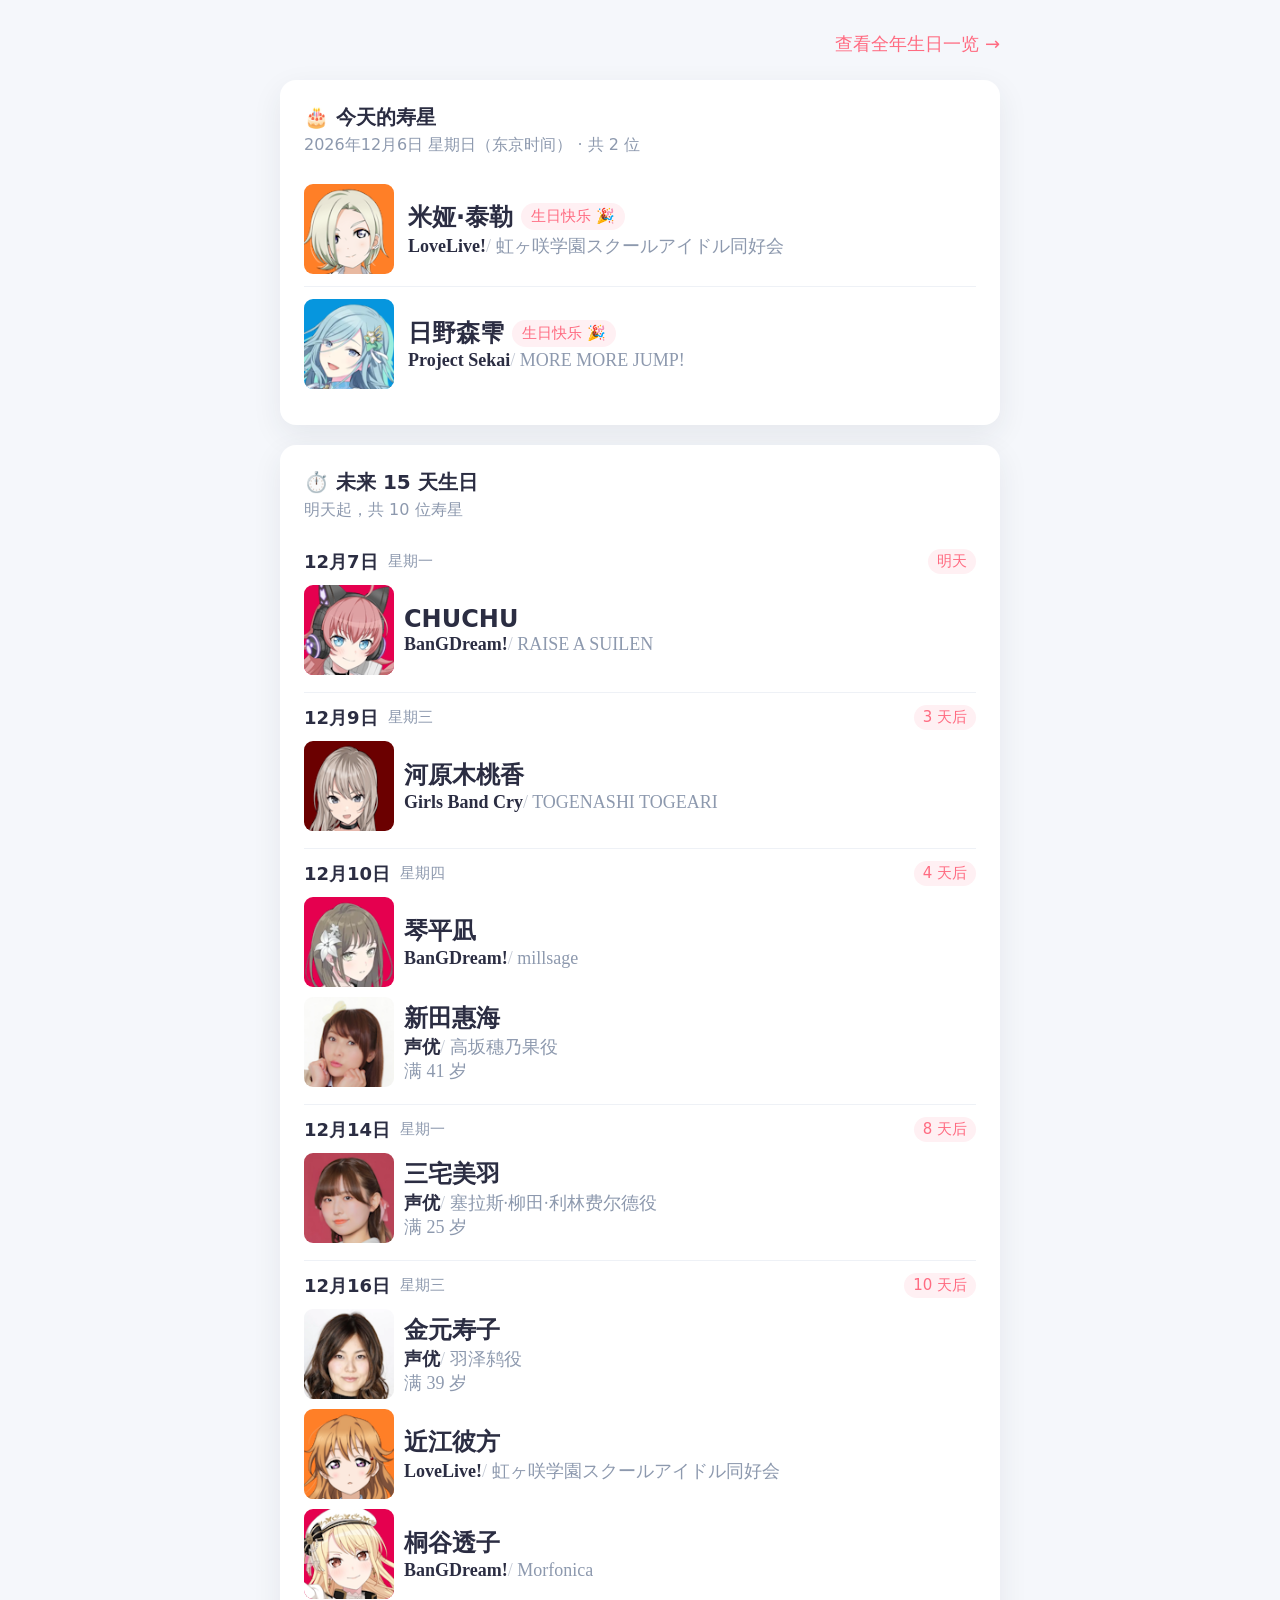
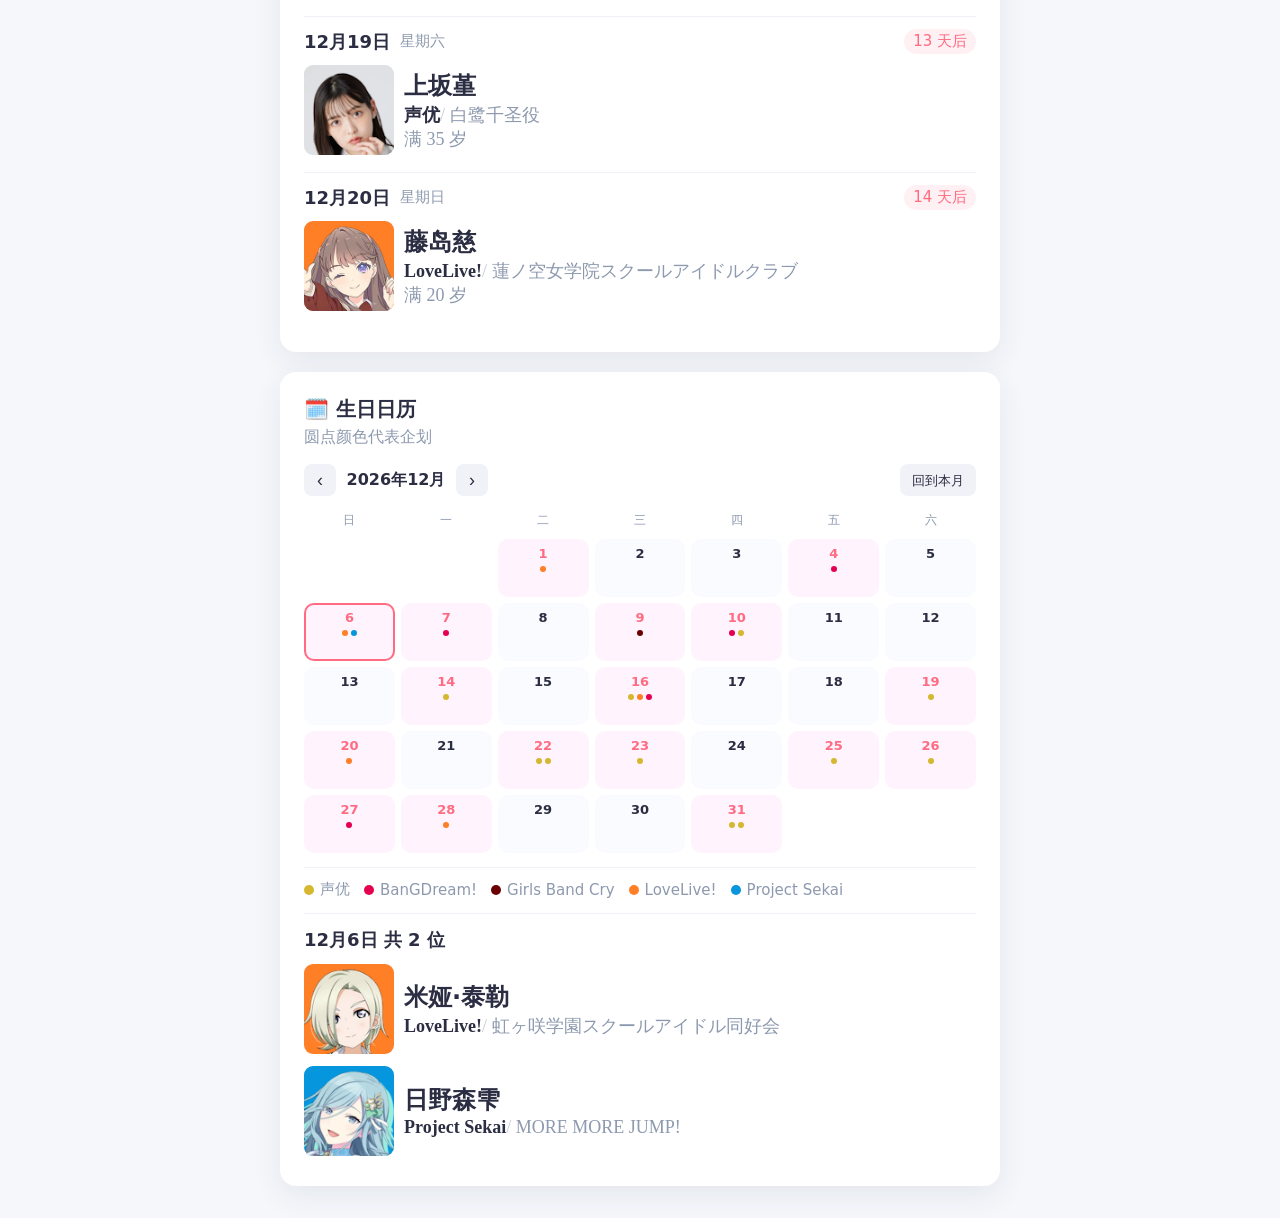
==== commit 70af6f66: "微调UI" ====
--- a/index.html
+++ b/index.html
@@ -71,8 +71,8 @@
 
   .cal-legend { display:flex; flex-wrap:wrap; gap:8px 14px; margin-top:14px;
                 padding-top:12px; border-top:1px solid var(--line); }
-  .legend-item { display:flex; align-items:center; gap:6px; font-size:12px; color:var(--sub); }
-  .legend-dot { width:8px; height:8px; border-radius:50%; flex:0 0 auto; }
+  .legend-item { display:flex; align-items:center; gap:6px; font-size:15px; color:var(--sub); }
+  .legend-dot { width:10px; height:10px; border-radius:50%; flex:0 0 auto; }
 
   .cal-detail { margin-top:14px; padding-top:14px; border-top:1px solid var(--line); }
   .cal-detail .hint { color:var(--sub); font-size:13px; }
@@ -81,6 +81,8 @@
 
   /* 部门 / 子部门 标签 */
   .dept-tag { display:inline-flex; align-items:center; gap:1px; color:var(--sub); }
+  .dept-main { color:var(--text); font-weight:600; }
+  .dept-sub { color:var(--sub); }
   .age-tag { color: var(--sub); }
   .dept-sep { color:#c3c9d4; }
 
@@ -234,12 +236,15 @@
     : `<div class="${cls}" style="background:${deptColor(colorKeyOf(p))}">${escapeHtml(p.name.slice(0, 1))}</div>`;
 }
 
-// 部门标签：主部门 / 子部门
+// 部门标签
 function deptTag(p) {
-  const label = deptLabel(p);
-  if (!label) return "";
+  if (!p.dept) return "";
+  const main = `<span class="dept-main">${escapeHtml(p.dept)}</span>`;
+  const sub = p.subDept
+    ? `<span class="dept-sep">/ </span><span class="dept-sub">${escapeHtml(p.subDept)}</span>`
+    : "";
   return `<span class="dept-tag">
-    ${escapeHtml(p.dept)}${p.subDept ? `<span class="dept-sep">/</span>${escapeHtml(p.subDept)}` : ""}
+    <span class="dept-text">${main}${sub}</span>
   </span>`;
 }
 
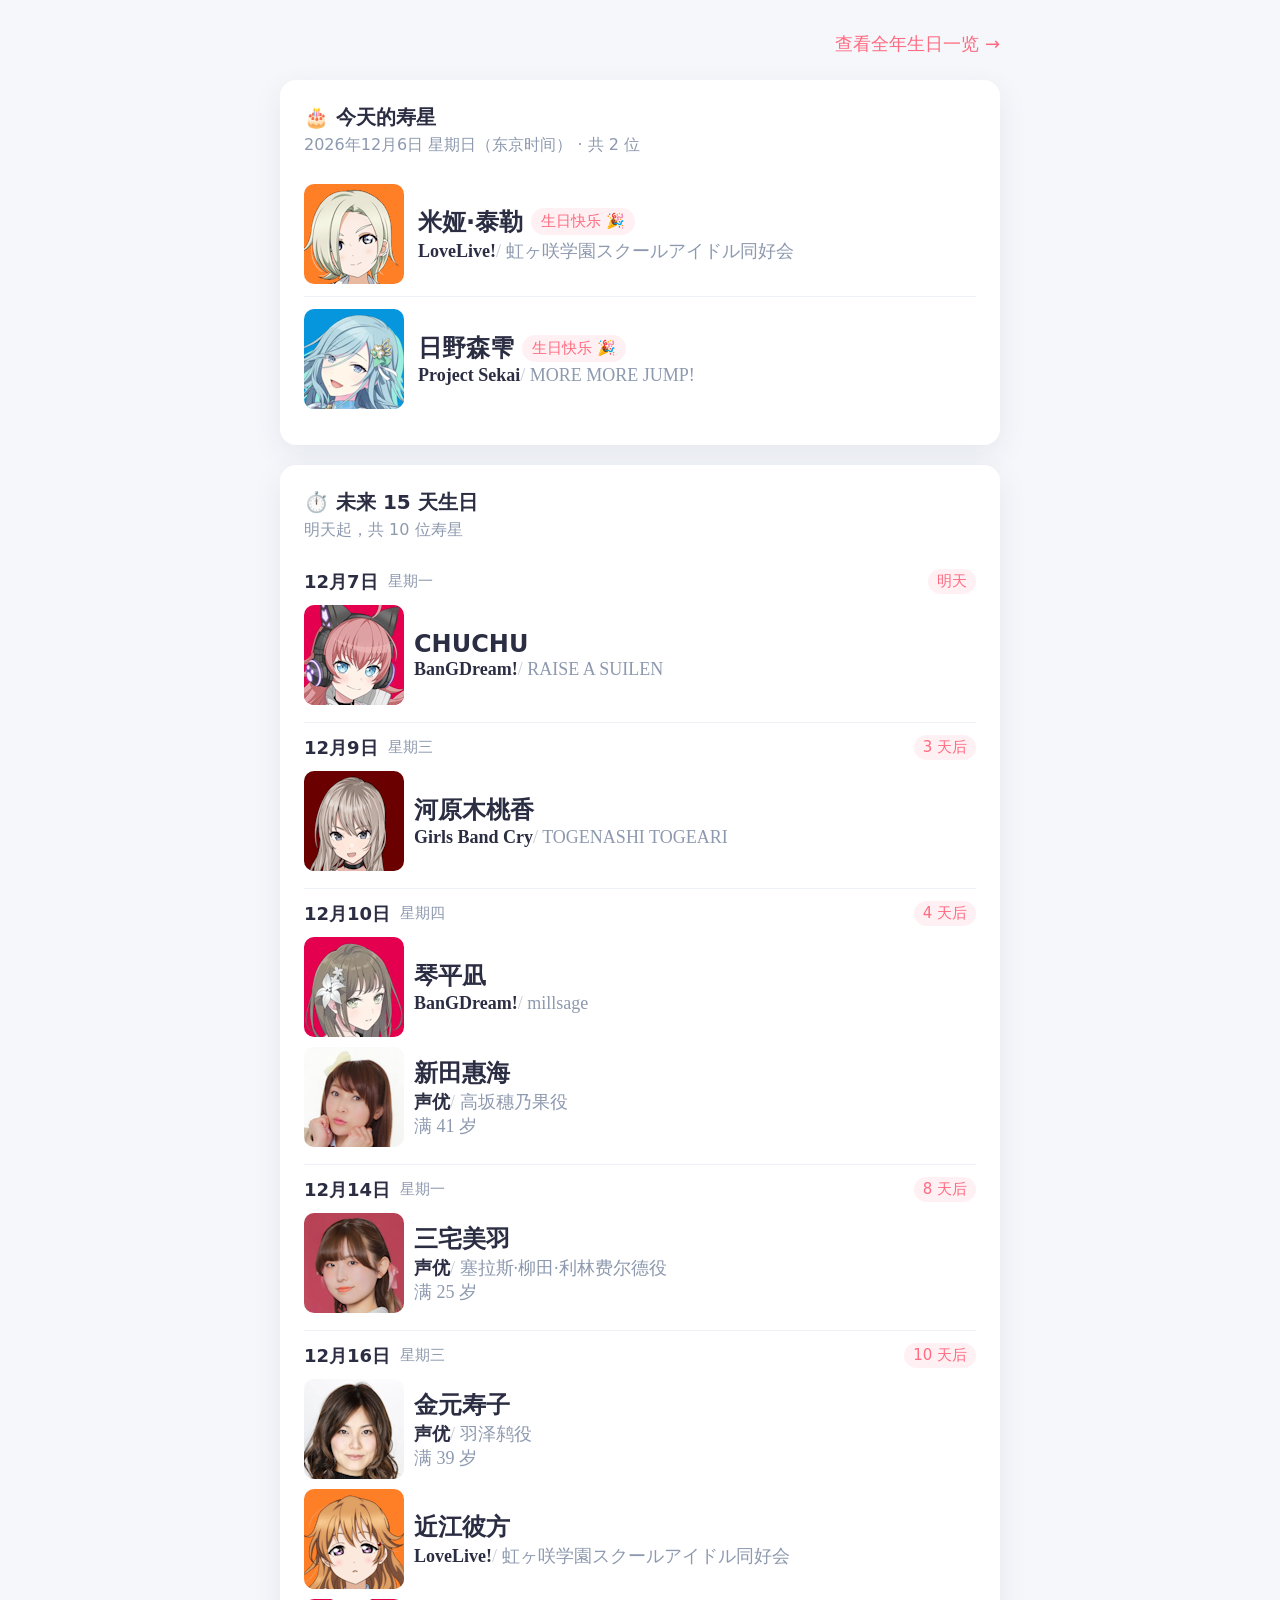
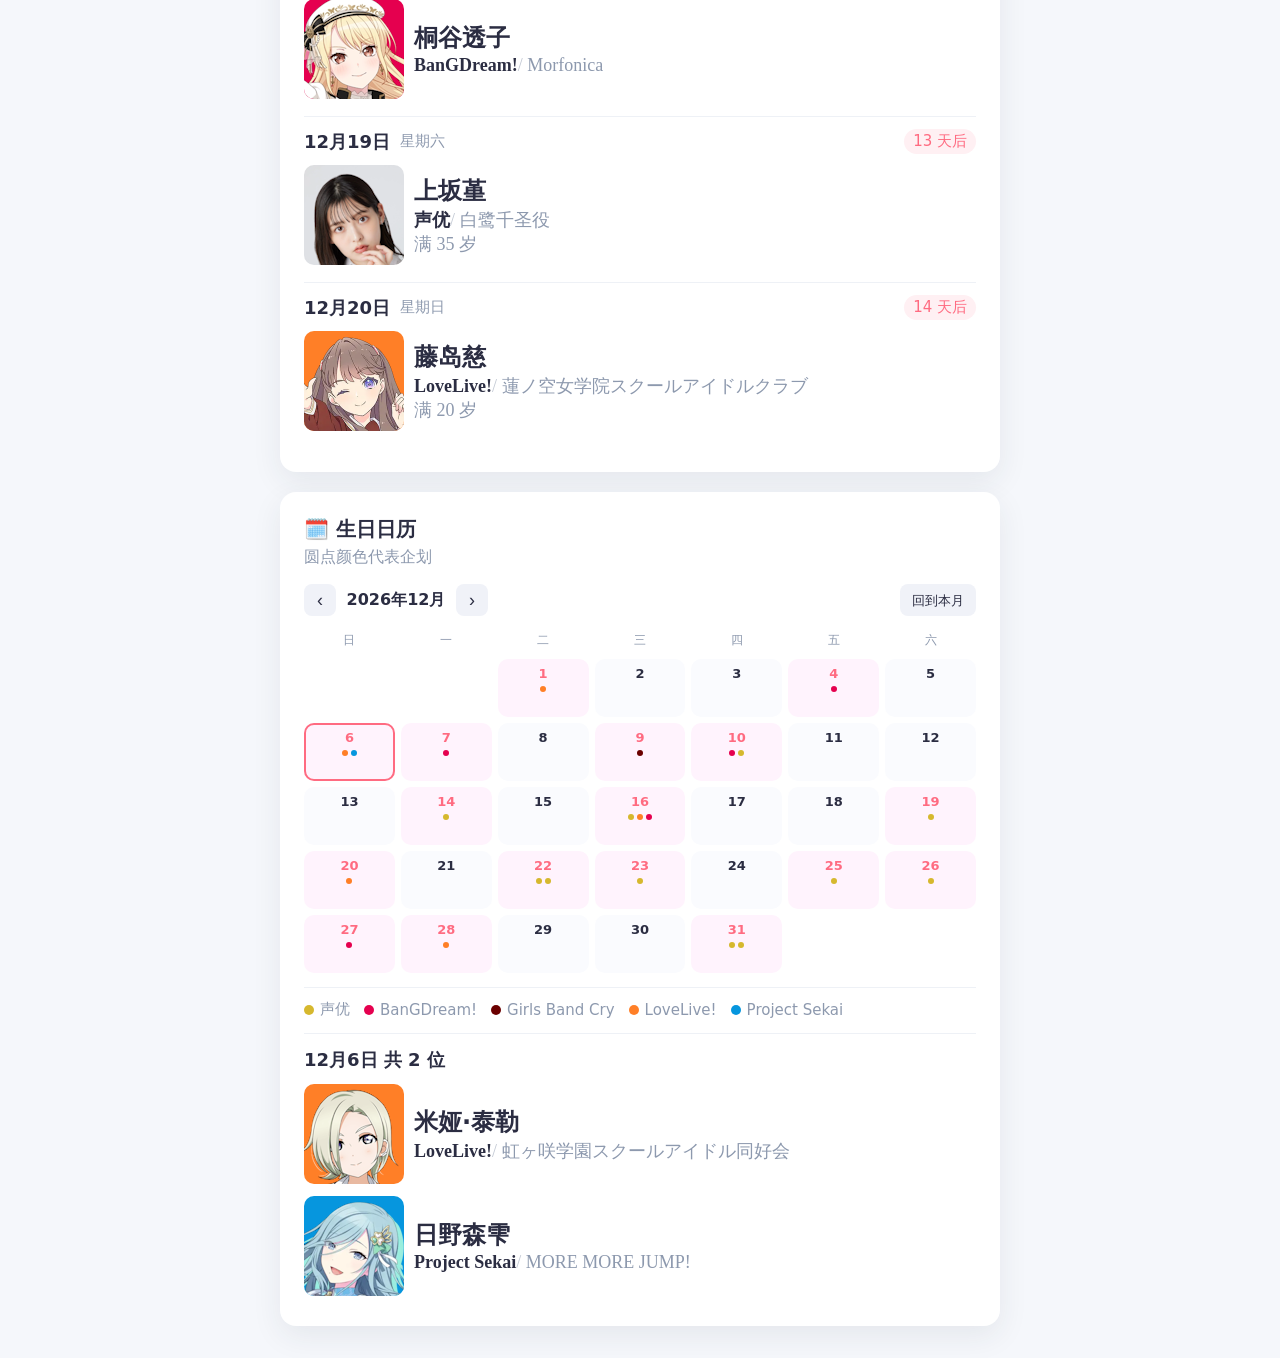
==== commit 3755c8a9: "放大头像" ====
--- a/index.html
+++ b/index.html
@@ -24,10 +24,10 @@
 
   li.person { display:flex; align-items:center; gap:14px; padding:12px 0; border-bottom:1px solid var(--line); }
   li.person:last-child { border-bottom:none; }
-  .avatar { width:90px; height:90px; font-size:28px; border-radius:10%; object-fit:cover; background:var(--pri);
+  .avatar { width:100px; height:100px; font-size:28px; border-radius:10%; object-fit:cover; background:var(--pri);
             color:#fff; display:flex; align-items:center; justify-content:center;
             font-weight:600; flex:0 0 auto; }
-  .avatar.sm { width:90px; height:90px; font-size:24px; }
+  .avatar.sm { width:100px; height:100px; font-size:24px; }
   .info { flex:1; min-width:0; }
   .name { font-weight:600; font-size:24px; }
   .meta { color:var(--sub);font-weight:500;font-family: "Source Han Sans";  font-size:18px; margin-top:1px;
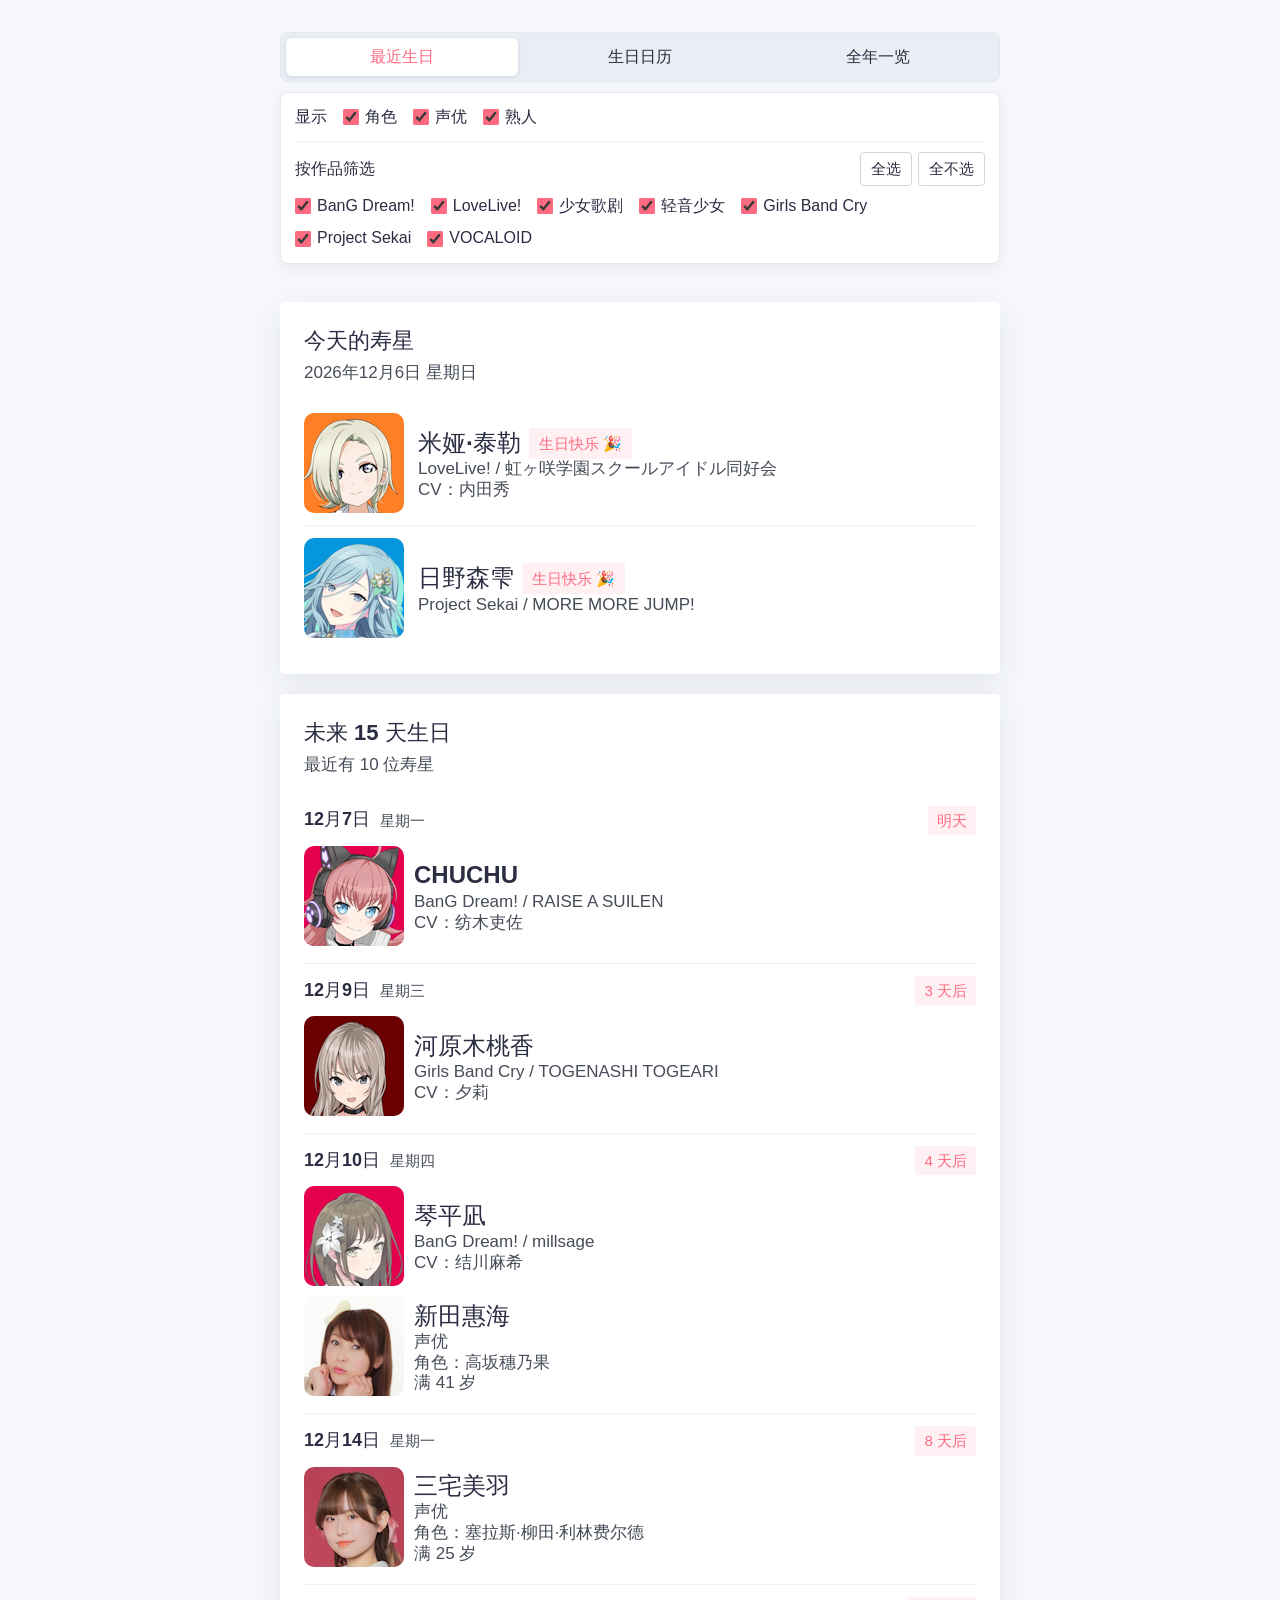
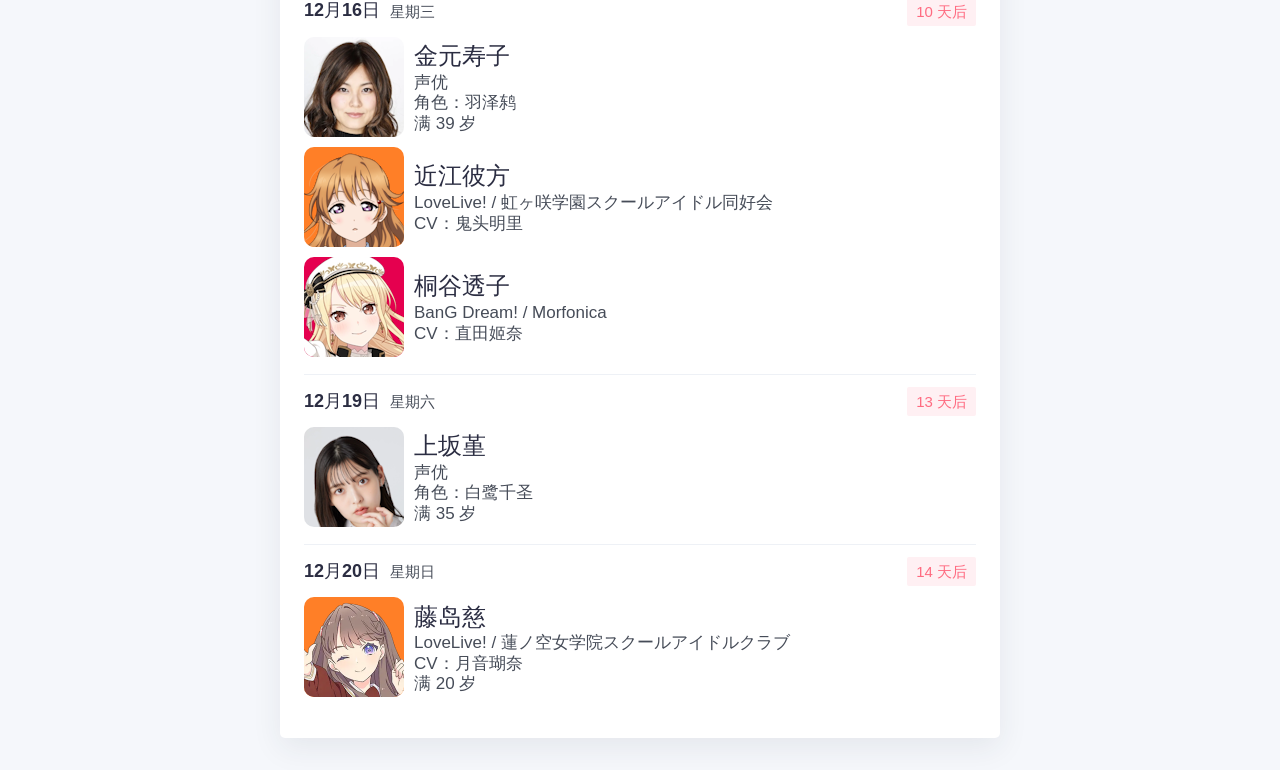
==== commit 2093eabd: "大修" ====
--- a/index.html
+++ b/index.html
@@ -7,380 +7,88 @@
 <link rel="icon" type="image/png" sizes="16x16" href="icon/favicon-16x16.png">
 <link rel="apple-touch-icon" sizes="180x180" href="icon/apple-touch-icon.png">
 <link rel="manifest" href="icon/site.webmanifest">
-<title>音企角色、声优生日表</title>
+<link rel="stylesheet" href="./typography.css">
+<link rel="stylesheet" href="./site-ui.css">
+<title>近期生日提醒</title>
 <style>
-  :root { --bg:#f5f7fb; --card:#fff; --pri:#ff6b81; --text:#2b2d42; --sub:#8d99ae; --line:#eef1f6; }
-  * { box-sizing: border-box; }
-  body {
-    margin:0; min-height:100vh; background:var(--bg); padding:32px 16px;
-    font-family: system-ui, -apple-system, "PingFang SC", "Source Han Sans", "Microsoft YaHei", sans-serif;
-    color: var(--text);
-  }
-  .wrap { width:100%; max-width:720px; margin:0 auto; display:flex; flex-direction:column; gap:20px; }
-  .card { background:var(--card); border-radius:16px; box-shadow:0 10px 30px rgba(43,45,66,.08); padding:24px; }
-  h1 { font-size:20px; margin:0 0 4px; }
-  .subtitle { color:var(--sub); font-size:16px; margin:0 0 16px; }
+  body { padding:32px 16px; }
+  h1 { margin:0 0 4px; }
   ul { list-style:none; margin:0; padding:0; }
 
   li.person { display:flex; align-items:center; gap:14px; padding:12px 0; border-bottom:1px solid var(--line); }
   li.person:last-child { border-bottom:none; }
-  .avatar { width:100px; height:100px; font-size:28px; border-radius:10%; object-fit:cover; background:var(--pri);
-            color:#fff; display:flex; align-items:center; justify-content:center;
-            font-weight:600; flex:0 0 auto; }
-  .avatar.sm { width:100px; height:100px; font-size:24px; }
-  .info { flex:1; min-width:0; }
-  .name { font-weight:600; font-size:24px; }
-  .meta { color:var(--sub);font-weight:500;font-family: "Source Han Sans";  font-size:18px; margin-top:1px;
-          display:flex; flex-direction: column; align-items:flex-start; gap: 0px; }
   .name-row { display:flex; align-items:center; gap:8px; flex-wrap:wrap; }
-  .badge { background:#fff0f3; color:var(--pri); font-size:15px; padding:4px 10px;
-           border-radius:999px; white-space:nowrap; }
-  .empty { color:var(--sub); padding:28px 0; text-align:center; }
+  .badge { background:#fff0f3; color:var(--pri); font-size:var(--fs-caption); padding:4px 10px;
+           border-radius:2px; white-space:nowrap; }
+  .empty { color:var(--sub); font-size:20px; padding:28px 0; text-align:center; }
 
   li.day { padding:12px 0; border-bottom:1px solid var(--line); }
   li.day:last-child { border-bottom:none; }
   .day-head { display:flex; align-items:center; gap:10px; margin-bottom:6px; }
   .day-date { font-weight:600; font-size:18px; }
-  .day-week { color:var(--sub); font-size:15px; }
+  .day-week { color:var(--sub); font-size:var(--fs-caption); }
   .day-offset { margin-left:auto; background:#fff0f3; color:var(--pri);
-                font-size:15px; padding:3px 9px; border-radius:999px; white-space:nowrap; }
+                font-size:var(--fs-caption); padding:3px 9px; border-radius:2px; white-space:nowrap; }
   .person-line { display:flex; align-items:center; gap:10px; padding:5px 0; }
-  .person-line .name { font-size:24px; font-weight:600; }
+  .person-line .name { font-weight:600; }
 
-  .cal-head { display:flex; align-items:center; gap:8px; margin-bottom:14px; }
-  .cal-title { font-weight:600; font-size:16px; min-width:104px; text-align:center; }
-  .cal-btn { border:none; background:#f0f2f8; color:var(--text); border-radius:8px;
-             width:32px; height:32px; font-size:18px; line-height:1; cursor:pointer; }
-  .cal-btn:hover { background:#e4e8f2; }
-  .cal-btn-text { width:auto; padding:0 12px; font-size:13px; height:32px; margin-left:auto; }
-  .cal-grid { display:grid; grid-template-columns:repeat(7,1fr); gap:6px; }
-  .cal-weekday { text-align:center; font-size:12px; color:var(--sub); padding:2px 0 4px; }
-  .cal-cell { min-height:58px; border-radius:10px; background:#fafbfe;
-              display:flex; flex-direction:column; align-items:center; justify-content:flex-start;
-              gap:5px; padding:7px 4px; font-size:13px; }
-  .cal-cell.empty { background:transparent; }
-  .cal-cell.has-bday { background:#fff3fd; cursor:pointer; }
-  .cal-cell.has-bday:hover { background:#ffe3ea; }
-  .cal-cell.today { box-shadow: inset 0 0 0 2px var(--pri); }
-  .cal-cell.selected { box-shadow: inset 0 0 0 2px var(--text); }
-  .cal-day-num { font-weight:600; }
-  .cal-cell.has-bday .cal-day-num { color:var(--pri); }
-  .cal-dots { display:flex; gap:3px; flex-wrap:wrap; justify-content:center; align-items:center; }
-  .dot { width:6px; height:6px; border-radius:50%; background:var(--pri); }
-  .cal-more { font-size:11px; color:var(--pri); }
-
-  .cal-legend { display:flex; flex-wrap:wrap; gap:8px 14px; margin-top:14px;
-                padding-top:12px; border-top:1px solid var(--line); }
-  .legend-item { display:flex; align-items:center; gap:6px; font-size:15px; color:var(--sub); }
-  .legend-dot { width:10px; height:10px; border-radius:50%; flex:0 0 auto; }
-
-  .cal-detail { margin-top:14px; padding-top:14px; border-top:1px solid var(--line); }
-  .cal-detail .hint { color:var(--sub); font-size:13px; }
-  .cal-detail-title { font-size:18px; font-weight:600; margin-bottom:6px; }
-  .cal-person { display:flex; align-items:center; gap:10px; padding:6px 0; }
-
-  /* 部门 / 子部门 标签 */
-  .dept-tag { display:inline-flex; align-items:center; gap:1px; color:var(--sub); }
-  .dept-main { color:var(--text); font-weight:600; }
-  .dept-sub { color:var(--sub); }
-  .age-tag { color: var(--sub); }
-  .dept-sep { color:#c3c9d4; }
-
-  @media (max-width:520px) {
-    .card { padding:18px; }
-    .cal-cell { min-height:50px; padding:6px 2px; font-size:12px; }
-    .cal-title { min-width:88px; font-size:15px; }
-  }
 </style>
 </head>
 <body>
-<div class="wrap">
-  <p style="margin:0 0 4px;text-align:right;">
-  <a href="./all_birthdays.html" style="color:#ff6b81;text-decoration:none;font-size:18px;">查看全年生日一览 →</a>
-</p>
+<div class="page stack">
+  <header class="site-head">
+    <nav class="site-nav" aria-label="页面导航">
+      <a href="./index.html" aria-current="page">最近生日</a>
+      <a href="./calendar.html">生日日历</a>
+      <a href="./all_birthdays.html">全年一览</a>
+    </nav>
+    <div id="birthdayFilters"></div>
+  </header>
 
   <div class="card">
-    <h1>🎂 今天的寿星</h1>
+    <h1>今天的寿星</h1>
     <p class="subtitle" id="todayLabel"></p>
     <ul id="list"></ul>
   </div>
 
   <div class="card">
-    <h1>⏱️ 未来 15 天生日</h1>
+    <h1>未来 15 天生日</h1>
     <p class="subtitle" id="upcomingLabel">明天起</p>
     <ul id="upcomingList"></ul>
-  </div>
-
-  <div class="card">
-    <h1>🗓️ 生日日历</h1>
-    <p class="subtitle">圆点颜色代表企划</p>
-    <div class="cal-head">
-      <button id="calPrev" class="cal-btn" aria-label="上个月">‹</button>
-      <span class="cal-title" id="calTitle"></span>
-      <button id="calNext" class="cal-btn" aria-label="下个月">›</button>
-      <button id="calToday" class="cal-btn cal-btn-text">回到本月</button>
-    </div>
-    <div class="cal-grid" id="calGrid"></div>
-    <div class="cal-legend" id="calLegend"></div>
-    <div class="cal-detail" id="calDetail"></div>
   </div>
 
 </div>
 
 <script src="./birthdays.js"></script>
+<script src="./birthday-core.js"></script>
+<script src="./birthday-filter.js"></script>
 <script>
-  const BIRTHDAYS = window.BIRTHDAYS || [];
+const Core = window.BirthdayCore;
+const {
+  WEEK_CN,
+  escapeHTML,
+} = Core;
+const UPCOMING_DAYS = 15;
 
-  const CFG = window.BIRTHDAY_CONFIG;
-  const DEPT_COLORS = CFG.DEPT_COLORS;
-  const DEFAULT_DEPT_COLOR = CFG.DEFAULT_DEPT_COLOR;
-  const DEPT_DIR = CFG.DEPT_DIR;
-  const AVATAR_CFG = CFG.AVATAR_CFG;
-
-// ============ 2. 部门颜色 ============
-
-
-// 取一个人用于上色的键
-function colorKeyOf(p) {
-  if (!p || !p.dept) return "";
-  return p.dept;
-}
-
-// 按色键取颜色：映射表优先，否则按字符串哈希生成稳定 HSL
-function deptColor(key) {
-  if (!key) return DEFAULT_DEPT_COLOR;
-  if (DEPT_COLORS[key]) return DEPT_COLORS[key];
-  let h = 0;
-  for (let i = 0; i < key.length; i++) {
-    h = (h * 31 + key.charCodeAt(i)) % 360;
-  }
-  return `hsl(${h}, 70%, 58%)`;
-}
-
-// 色键转人类可读文本
-function labelOfKey(key) {
-  if (!key) return "";
-  return key.replace("/", " / ");
-}
-
-// 一个人的部门展示文本：主部门 / 子部门
-function deptLabel(p) {
-  if (!p.dept) return "";
-  if (p.subDept) return `${p.dept} / ${p.subDept}`;
-  return p.dept;
-}
-
-// ============ 3. 东京时间时间工具 ============
-const KST_OFFSET_MS = 9 * 60 * 60 * 1000;
-const DAY_MS = 24 * 60 * 60 * 1000;
-const UPCOMING_DAYS = 15;
-const START_OFFSET = 1;
-
-const pad = n => String(n).padStart(2, "0");
-const WEEK_CN = "日一二三四五六";
-
-function nowInKST() {
-  return new Date(Date.now() + KST_OFFSET_MS);
-}
-
-// ============ 4. 解析生日 ============
-function parseBirthday(raw) {
-  const m = String(raw).match(/(?:(\d{4})[-/.])?(\d{1,2})[-/.](\d{1,2})/);
-  if (!m) return null;
-  return { md: `${pad(m[2])}-${pad(m[3])}`, year: m[1] ? Number(m[1]) : null };
-}
-const isLeapYear = y => (y % 4 === 0 && y % 100 !== 0) || y % 400 === 0;
-
-// ============ 5. 核心：某一天过生日的人 ============
-function findBirthdaysOn(list, d) {
-  const md = `${pad(d.getUTCMonth() + 1)}-${pad(d.getUTCDate())}`;
-  const year = d.getUTCFullYear();
-  const catchLeap = md === "02-28" && !isLeapYear(year);
-
-  return list
-    .map(p => ({ ...p, _parsed: parseBirthday(p.birthday) }))
-    .filter(p => {
-      if (!p._parsed) return false;
-      if (p._parsed.md === md) return true;
-      if (catchLeap && p._parsed.md === "02-29") return true;
-      return false;
-    })
-    .map(p => ({ ...p, age: p._parsed.year ? year - p._parsed.year : null }));
-}
-
-const byName = (a, b) => a.name.localeCompare(b.name, "zh-Hans-CN");
-
-function findTodaysBirthdays(list) {
-  return findBirthdaysOn(list, nowInKST()).sort(byName);
-}
-
-function findUpcomingBirthdays(list, days = UPCOMING_DAYS, startOffset = START_OFFSET) {
-  const base = nowInKST();
-  const groups = [];
-  for (let i = startOffset; i < startOffset + days; i++) {
-    const d = new Date(base.getTime() + i * DAY_MS);
-    const people = findBirthdaysOn(list, d).sort(byName);
-    if (people.length) groups.push({ date: d, offset: i, people });
-  }
-  return groups;
-}
-
-// ============ 6. 渲染工具 ============
-const escapeHtml = s => String(s).replace(/[&<>"']/g, c =>
-  ({ "&": "&amp;", "<": "&lt;", ">": "&gt;", '"': "&quot;", "'": "&#39;" }[c]));
-
-function avatarHtml(p, small) {
-  const cls = small ? "avatar sm" : "avatar";
-  return p.avatar
-    ? `<img class="${cls}" src="${escapeHtml(p.avatar)}" alt="">`
-    : `<div class="${cls}" style="background:${deptColor(colorKeyOf(p))}">${escapeHtml(p.name.slice(0, 1))}</div>`;
-}
-
-// 部门标签
-function deptTag(p) {
-  if (!p.dept) return "";
-  const main = `<span class="dept-main">${escapeHtml(p.dept)}</span>`;
-  const sub = p.subDept
-    ? `<span class="dept-sep">/ </span><span class="dept-sub">${escapeHtml(p.subDept)}</span>`
-    : "";
-  return `<span class="dept-tag">
-    <span class="dept-text">${main}${sub}</span>
-  </span>`;
-}
-
-function personMeta(p, agePrefix) {
-  return p.age != null
-    ? `<span class="age-tag">${agePrefix}${p.age} 岁</span>`
-    : "";
-}
-
-function deptDirOf(p) {
-  if (!p.dept) return "";
-  return DEPT_DIR[p.dept] || p.dept; // 映射表没有就直接用部门名
-}
-
-function avatarCandidates(p) {
-  if (p.avatar) return [p.avatar];
-
-  const dir = deptDirOf(p);
-  const names = AVATAR_CFG.nameKeys.map(k => p[k]).filter(Boolean);
-  if (!names.length) return [];
-
-  const dirs = dir ? [dir] : [];
-  if (AVATAR_CFG.fallbackToRoot) dirs.push("");
-
-  const urls = [];
-  for (const d of dirs) {
-    for (const n of names) {
-      for (const ext of AVATAR_CFG.exts) {
-        const seg = d ? `${encodeURIComponent(d)}/` : "";
-        urls.push(`${AVATAR_CFG.root}/${seg}${encodeURIComponent(n)}.${ext}`);
-      }
-    }
-  }
-  return urls;
-}
-
-// 存每个占位 div 对应的候选列表
-const avatarJobs = new Map();
-let avatarJobSeq = 0;
-// 已确认失败的 URL，跨刷新去重，避免反复发 404
-const failedAvatarUrls = new Set();
-
-function avatarHtml(p, small) {
-  const cls = small ? "avatar sm" : "avatar";
-  const bg = deptColor(colorKeyOf(p));
-  const initial = (p.name || "?").trim().slice(0, 1) || "?";
-  const cands = avatarCandidates(p);
-
-  // 没候选：直接首字占位（正常走不到，name 兜底一定非空）
-  if (!cands.length) {
-    return `<div class="${cls}" style="background:${bg}">${escapeHtml(initial)}</div>`;
-  }
-
-  const key = `av${++avatarJobSeq}`;
-  avatarJobs.set(key, cands);
-
-  // 先输出占位 div；异步探测成功后才换成 img
-  return `<div class="${cls} avatar-placeholder"
-    data-av-key="${key}"
-    data-bg="${escapeHtml(bg)}"
-    data-initial="${escapeHtml(initial)}"
-    data-name="${escapeHtml(p.name || "")}"
-    style="background:${bg}">${escapeHtml(initial)}</div>`;
-}
-
-function hydrateAvatars(root = document) {
-  root.querySelectorAll(".avatar-placeholder[data-av-key]").forEach(el => {
-    if (el.dataset.hydrating || el.dataset.avFailed) return;
-    el.dataset.hydrating = "1";
-
-    const cands = avatarJobs.get(el.dataset.avKey) || [];
-    let i = 0;
-
-    (function tryNext() {
-      // 跳过已确认失败的 URL
-      while (i < cands.length && failedAvatarUrls.has(cands[i])) i++;
-
-      if (i >= cands.length) {
-        // 全部失败：占位 div 保持原样（首字 + 部门色），标记失败防重试
-        el.dataset.avFailed = "1";
-        delete el.dataset.hydrating;
-        return;
-      }
-
-      const url = cands[i];
-      const probe = new Image();
-
-      probe.onload = () => {
-        const real = document.createElement("img");
-        real.className = el.className
-          .replace(/\bavatar-placeholder\b/g, "")
-          .replace(/\s+/g, " ")
-          .trim();
-        real.src = url;
-        real.alt = el.dataset.name || "";
-        real.style.background = el.dataset.bg || "";
-        real.decoding = "async";
-        real.referrerPolicy = "no-referrer";
-        el.replaceWith(real);
-      };
-
-      probe.onerror = () => {
-        failedAvatarUrls.add(url);
-        i++;
-        tryNext();
-      };
-
-      probe.src = url;
-    })();
-  });
-}
-
-// 拼接 meta：部门标签 + 年龄
-function metaLine(p, agePrefix) {
-  return [deptTag(p), personMeta(p, agePrefix)].filter(Boolean).join("");
-}
-
-// ============ 7. 今日寿星 ============
-function renderToday(people, today = nowInKST()) {
+function renderToday(people, today = Core.nowInChina()) {
   const week = WEEK_CN[today.getUTCDay()];
   document.getElementById("todayLabel").textContent =
     `${today.getUTCFullYear()}年${today.getUTCMonth() + 1}月${today.getUTCDate()}日 ` +
-    `星期${week}（东京时间） · 共 ${people.length} 位`;
+    `星期${week}`;
 
-  const ul = document.getElementById("list");
+  const list = document.getElementById("list");
   if (!people.length) {
-    ul.innerHTML = `<li class="empty">今天没有寿星 🍰</li>`;
+    list.innerHTML = `<li class="empty">今天没有寿星~</li>`;
     return;
   }
-  ul.innerHTML = people.map(p => {
-    const meta = metaLine(p, "");
+
+  list.innerHTML = people.map(person => {
+    const meta = Core.subjectMetaHTML(person);
     return `<li class="person">
-      ${avatarHtml(p, false)}
+      ${Core.avatarHTML(person)}
       <div class="info">
         <div class="name-row">
-          <span class="name">${escapeHtml(p.name)}</span>
+          <span class="name">${escapeHTML(person.name)}</span>
           <span class="badge">生日快乐 🎉</span>
         </div>
         ${meta ? `<div class="meta">${meta}</div>` : ""}
@@ -389,33 +97,33 @@
   }).join("");
 }
 
-// ============ 8. 未来 15 天 ============
-function offsetText(i) {
-  if (i === 0) return "今天";
-  if (i === 1) return "明天";
-  if (i === 2) return "后天";
-  return `${i} 天后`;
+function offsetText(offset) {
+  if (offset === 0) return "今天";
+  if (offset === 1) return "明天";
+  if (offset === 2) return "后天";
+  return `${offset} 天后`;
 }
 
 function renderUpcoming(groups) {
-  const total = groups.reduce((n, g) => n + g.people.length, 0);
+  const total = groups.reduce((sum, group) => sum + group.people.length, 0);
   document.getElementById("upcomingLabel").textContent =
-    `明天起，共 ${total} 位寿星`;
+    `最近有 ${total} 位寿星`;
 
-  const ul = document.getElementById("upcomingList");
+  const list = document.getElementById("upcomingList");
   if (!groups.length) {
-    ul.innerHTML = `<li class="empty">未来 ${UPCOMING_DAYS} 天没有寿星 🍃</li>`;
+    list.innerHTML = `<li class="empty">未来 ${UPCOMING_DAYS} 天没有寿星 🍃</li>`;
     return;
   }
-  ul.innerHTML = groups.map(g => {
-    const d = g.date;
-    const week = WEEK_CN[d.getUTCDay()];
-    const people = g.people.map(p => {
-      const meta = metaLine(p, "满 ");
+
+  list.innerHTML = groups.map(group => {
+    const date = group.date;
+    const week = WEEK_CN[date.getUTCDay()];
+    const people = group.people.map(person => {
+      const meta = Core.subjectMetaHTML(person, { agePrefix: "满 " });
       return `<div class="person-line">
-        ${avatarHtml(p, true)}
+        ${Core.avatarHTML(person, { small: true })}
         <div class="info">
-          <div class="name">${escapeHtml(p.name)}</div>
+          <div class="name">${escapeHTML(person.name)}</div>
           ${meta ? `<div class="meta">${meta}</div>` : ""}
         </div>
       </div>`;
@@ -423,193 +131,25 @@
 
     return `<li class="day">
       <div class="day-head">
-        <span class="day-date">${d.getUTCMonth() + 1}月${d.getUTCDate()}日</span>
+        <span class="day-date">${date.getUTCMonth() + 1}月${date.getUTCDate()}日</span>
         <span class="day-week">星期${week}</span>
-        <span class="day-offset">${offsetText(g.offset)}</span>
+        <span class="day-offset">${offsetText(group.offset)}</span>
       </div>
       ${people}
     </li>`;
   }).join("");
 }
 
-// ============ 9. 生日日历 ============
-let calYear, calMonth, selectedDay = null, userNavigated = false;
-
-function syncCalToNow() {
-  const t = nowInKST();
-  calYear = t.getUTCFullYear();
-  calMonth = t.getUTCMonth() + 1;
-  selectedDay = null;
+function refreshBirthdays() {
+  Core.resetAvatars();
+  const subjects = window.BirthdayFilters.getSubjects();
+  renderToday(Core.findTodaysBirthdays(subjects));
+  renderUpcoming(Core.findUpcomingBirthdays(subjects, UPCOMING_DAYS));
 }
 
-function monthBirthdayMap() {
-  const map = new Map();
-  const daysInMonth = new Date(Date.UTC(calYear, calMonth, 0)).getUTCDate();
-  for (let day = 1; day <= daysInMonth; day++) {
-    const d = new Date(Date.UTC(calYear, calMonth - 1, day));
-    const people = findBirthdaysOn(BIRTHDAYS, d).sort(byName);
-    if (people.length) map.set(day, people);
-  }
-  return map;
-}
-
-function renderCalendar() {
-  document.getElementById("calTitle").textContent = `${calYear}年${calMonth}月`;
-
-  const firstDow = new Date(Date.UTC(calYear, calMonth - 1, 1)).getUTCDay();
-  const daysInMonth = new Date(Date.UTC(calYear, calMonth, 0)).getUTCDate();
-  const bdayMap = monthBirthdayMap();
-
-  const t = nowInKST();
-  const isCurrentMonth = calYear === t.getUTCFullYear() && calMonth === t.getUTCMonth() + 1;
-  const todayDay = t.getUTCDate();
-
-  const cells = [];
-  const MAX_DOTS = 9;
-  WEEK_CN.split("").forEach(w => cells.push(`<div class="cal-weekday">${w}</div>`));
-  for (let i = 0; i < firstDow; i++) cells.push(`<div class="cal-cell empty"></div>`);
-
-  for (let day = 1; day <= daysInMonth; day++) {
-    const people = bdayMap.get(day) || [];
-    const cls = ["cal-cell"];
-    if (people.length) cls.push("has-bday");
-    if (isCurrentMonth && day === todayDay) cls.push("today");
-    if (selectedDay === day) cls.push("selected");
-
-    const dots = people.length
-      ? `<div class="cal-dots">` +
-        people.slice(0, MAX_DOTS).map(p => {
-          const label = [p.name, deptLabel(p)].filter(Boolean).join(" · ");
-          return `<span class="dot" style="background:${deptColor(colorKeyOf(p))}" title="${escapeHtml(label)}"></span>`;
-        }).join("") +
-        (people.length > MAX_DOTS ? `<span class="cal-more">+${people.length - MAX_DOTS}</span>` : "") +
-        `</div>`
-      : "";
-    const dataDay = people.length ? ` data-day="${day}"` : "";
-
-    cells.push(`<div class="${cls.join(" ")}"${dataDay}>
-      <span class="cal-day-num">${day}</span>${dots}
-    </div>`);
-  }
-
-  const tail = (7 - (firstDow + daysInMonth) % 7) % 7;
-  for (let i = 0; i < tail; i++) cells.push(`<div class="cal-cell empty"></div>`);
-
-  document.getElementById("calGrid").innerHTML = cells.join("");
-  renderCalLegend(bdayMap);
-}
-
-// 图例：收集本月出现过的“色键”，同色只显示一次
-function renderCalLegend(bdayMap) {
-  const el = document.getElementById("calLegend");
-  const keys = new Set();
-  bdayMap.forEach(people => people.forEach(p => {
-    const k = colorKeyOf(p);
-    if (k) keys.add(k);
-  }));
-
-  if (!keys.size) { el.innerHTML = ""; return; }
-
-  el.innerHTML = [...keys]
-    .sort((a, b) => a.localeCompare(b, "zh-Hans-CN"))
-    .map(k => `<span class="legend-item">
-      <span class="legend-dot" style="background:${deptColor(k)}"></span>${escapeHtml(labelOfKey(k))}
-    </span>`)
-    .join("");
-}
-
-function renderCalDetail() {
-  const el = document.getElementById("calDetail");
-  const t = nowInKST();
-  const isCurrentMonth = calYear === t.getUTCFullYear() && calMonth === t.getUTCMonth() + 1;
-
-  let day = selectedDay;
-
-  if (day == null) {
-    if (!isCurrentMonth) {
-      el.innerHTML = `<span class="hint">点击带粉色标记的日期，查看当天寿星</span>`;
-      return;
-    }
-    day = t.getUTCDate();
-  }
-
-  const d = new Date(Date.UTC(calYear, calMonth - 1, day));
-  const people = findBirthdaysOn(BIRTHDAYS, d).sort(byName);
-
-  if (!people.length) {
-    el.innerHTML = `<span class="hint">${calMonth}月${day}日没有寿星</span>`;
-    return;
-  }
-
-  el.innerHTML =
-    `<div class="cal-detail-title">${calMonth}月${day}日  共 ${people.length} 位</div>` +
-    people.map(p => {
-      const meta = metaLine(p, "满 ");
-      return `<div class="cal-person">
-        ${avatarHtml(p, true)}
-        <div class="info">
-          <div class="name">${escapeHtml(p.name)}</div>
-          ${meta ? `<div class="meta">${meta}</div>` : ""}
-        </div>
-      </div>`;
-    }).join("");
-  hydrateAvatars(document.getElementById("calDetail"));
-}
-
-function shiftMonth(delta) {
-  userNavigated = true;
-  let m = calMonth + delta, y = calYear;
-  if (m < 1) { m = 12; y--; }
-  if (m > 12) { m = 1; y++; }
-  calYear = y;
-  calMonth = m;
-  selectedDay = null;
-  renderCalendar();
-  renderCalDetail();
-}
-
-// ============ 10. 统一刷新 ============
-function refreshAll() {
-  avatarJobs.clear();          // 整段重渲染前清掉旧 key
-  if (!userNavigated) syncCalToNow();
-  renderToday(findTodaysBirthdays(BIRTHDAYS));
-  renderUpcoming(findUpcomingBirthdays(BIRTHDAYS));
-  renderCalendar();
-  renderCalDetail();           // 内部已调用 hydrateAvatars
-  hydrateAvatars();            // 兜底给 #list / #upcomingList 挂载
-}
-
-// ============ 11. 事件绑定与启动 ============
-document.getElementById("calPrev").addEventListener("click", () => shiftMonth(-1));
-document.getElementById("calNext").addEventListener("click", () => shiftMonth(1));
-document.getElementById("calToday").addEventListener("click", () => {
-  userNavigated = false;
-  syncCalToNow();
-  renderCalendar();
-  renderCalDetail();
-});
-document.getElementById("calGrid").addEventListener("click", e => {
-  const cell = e.target.closest(".has-bday");
-  if (!cell || !cell.dataset.day) return;
-  selectedDay = Number(cell.dataset.day);
-  renderCalendar();
-  renderCalDetail();
-});
-
-refreshAll();
-
-(function scheduleMidnightRefreshKST() {
-  const now = Date.now();
-  const kstNow = now + KST_OFFSET_MS;
-  const kstMidnight = Math.floor(kstNow / DAY_MS) * DAY_MS;
-  const nextKstMidnightReal = kstMidnight + DAY_MS - KST_OFFSET_MS + 5000;
-  const delay = Math.max(nextKstMidnightReal - now, 1000);
-
-  setTimeout(() => {
-    refreshAll();
-    scheduleMidnightRefreshKST();
-  }, delay);
-})();
+window.BirthdayFilters.subscribe(refreshBirthdays);
+refreshBirthdays();
+Core.scheduleChinaMidnightRefresh(refreshBirthdays);
 </script>
 </body>
-</html>+</html>
--- a/typography.css
+++ b/typography.css
@@ -0,0 +1,43 @@
+:root {
+  --font-ui:
+    "Source Han Sans SC",
+    "Source Han Sans CN",
+    "Source Han Sans",
+    "Noto Sans CJK SC",
+    "Noto Sans SC",
+    "PingFang SC",
+    "Microsoft YaHei",
+    sans-serif;
+  --fs-body: 17px;
+  --fs-h1: 22px;
+  --fs-name: 24px;
+  --fs-meta: 17px;
+  --fs-caption: 15px;
+  --line-body: 1.55;
+}
+
+html {
+  font-family: var(--font-ui);
+  font-size: var(--fs-body);
+  line-height: var(--line-body);
+  -webkit-text-size-adjust: 100%;
+}
+
+body {
+  font-family: inherit;
+  font-size: var(--fs-body);
+  line-height: var(--line-body);
+  font-synthesis: none;
+}
+
+h1 {
+  font-family: inherit;
+  font-size: var(--fs-h1);
+  line-height: 1.35;
+  font-weight: 700;
+}
+
+.subtitle {
+  font-size: var(--fs-meta);
+  line-height: 1.5;
+}
--- a/site-ui.css
+++ b/site-ui.css
@@ -0,0 +1,244 @@
+:root {
+  --bg: #f5f7fb;
+  --card: #fff;
+  --pri: #ff6b81;
+  --text: #2b2d42;
+  --sub: #464c58;
+  --line: #eef1f6;
+}
+
+*,
+*::before,
+*::after {
+  box-sizing: border-box;
+}
+
+body {
+  margin: 0;
+  min-height: 100vh;
+  background: var(--bg);
+  color: var(--text);
+}
+
+.page {
+  width: 100%;
+  max-width: 720px;
+  margin: 0 auto;
+}
+
+.page.stack {
+  display: flex;
+  flex-direction: column;
+  gap: 20px;
+}
+
+.card {
+  padding: 24px;
+  border-radius: 5px;
+  background: var(--card);
+  box-shadow: 0 10px 30px rgba(43, 45, 66, 0.08);
+}
+
+.subtitle {
+  margin: 0 0 16px;
+  color: var(--sub);
+}
+
+.avatar {
+  width: 100px;
+  height: 100px;
+  flex: 0 0 auto;
+  display: flex;
+  align-items: center;
+  justify-content: center;
+  border-radius: 10%;
+  background: var(--pri);
+  color: #fff;
+  font-size: 28px;
+  font-weight: 600;
+  object-fit: cover;
+}
+
+.avatar.sm {
+  font-size: 24px;
+}
+
+.info {
+  flex: 1;
+  min-width: 0;
+}
+
+.name {
+  font-size: var(--fs-name);
+  font-weight: 600;
+  line-height: 1.35;
+}
+
+.meta {
+  display: flex;
+  flex-direction: column;
+  align-items: flex-start;
+  gap: 2px;
+  margin-top: 1px;
+  color: var(--sub);
+  font-size: var(--fs-meta);
+  font-weight: 400;
+  line-height: 1.1;
+  overflow-wrap: anywhere;
+}
+
+.age-tag {
+  color: var(--sub);
+}
+
+.site-head {
+  margin-bottom: 18px;
+}
+
+.site-nav {
+  display: grid;
+  grid-template-columns: repeat(3, minmax(0, 1fr));
+  gap: 6px;
+  padding: 5px;
+  border: 1px solid #e4e8f0;
+  border-radius: 8px;
+  background: #e9edf4;
+}
+
+.site-nav a {
+  display: block;
+  padding: 8px 10px;
+  border-radius: 6px;
+  color: var(--text);
+  font-size: 16px;
+  font-weight: 600;
+  line-height: 1.35;
+  text-align: center;
+  text-decoration: none;
+}
+
+.site-nav a:hover {
+  background: rgba(255, 255, 255, 0.7);
+  color: var(--pri);
+}
+
+.site-nav a[aria-current="page"] {
+  background: #fff;
+  color: var(--pri);
+  box-shadow: 0 1px 4px rgba(43, 45, 66, 0.12);
+}
+
+.filter-panel {
+  display: flex;
+  flex-direction: column;
+  align-items: stretch;
+  gap: 12px;
+  margin-top: 10px;
+  padding: 12px 14px;
+  border: 1px solid #e4e8f0;
+  border-radius: 8px;
+  background: #fff;
+  box-shadow: 0 4px 14px rgba(43, 45, 66, 0.06);
+}
+
+.filter-types {
+  display: flex;
+  align-items: center;
+  flex-wrap: wrap;
+  gap: 8px 16px;
+}
+
+.filter-title {
+  color: var(--text);
+  font-size: 16px;
+  font-weight: 600;
+}
+
+.filter-option {
+  display: inline-flex;
+  align-items: center;
+  gap: 6px;
+  color: var(--text);
+  font-size: 16px;
+  cursor: pointer;
+  white-space: nowrap;
+}
+
+.filter-option input {
+  width: 16px;
+  height: 16px;
+  margin: 0;
+  accent-color: var(--pri);
+}
+
+.filter-work-group {
+  padding-top: 10px;
+  border-top: 1px solid #edf0f5;
+}
+
+.filter-work-head {
+  display: flex;
+  align-items: center;
+  justify-content: space-between;
+  gap: 8px;
+  margin-bottom: 8px;
+}
+
+.filter-work-actions {
+  display: flex;
+  gap: 6px;
+}
+
+.filter-work-actions button {
+  padding: 4px 10px;
+  border: 1px solid #cfd5df;
+  border-radius: 4px;
+  background: #fff;
+  color: var(--text);
+  font: inherit;
+  font-size: 15px;
+  cursor: pointer;
+}
+
+.filter-work-actions button:hover {
+  border-color: #ff9aaa;
+  color: var(--pri);
+}
+
+.filter-work-options {
+  display: flex;
+  flex-wrap: wrap;
+  gap: 8px 16px;
+}
+
+.filter-work-option {
+  display: inline-flex;
+  align-items: center;
+  gap: 6px;
+  color: var(--text);
+  font-size: 16px;
+  cursor: pointer;
+}
+
+.filter-work-option input {
+  width: 16px;
+  height: 16px;
+  margin: 0;
+  accent-color: var(--pri);
+}
+
+.filter-work-actions button:focus-visible,
+.filter-option input:focus-visible {
+  outline: 2px solid rgba(255, 107, 129, 0.35);
+  outline-offset: 2px;
+}
+
+.filter-work-group[hidden] {
+  display: none;
+}
+
+@media (max-width: 520px) {
+  .card {
+    padding: 18px;
+  }
+}
